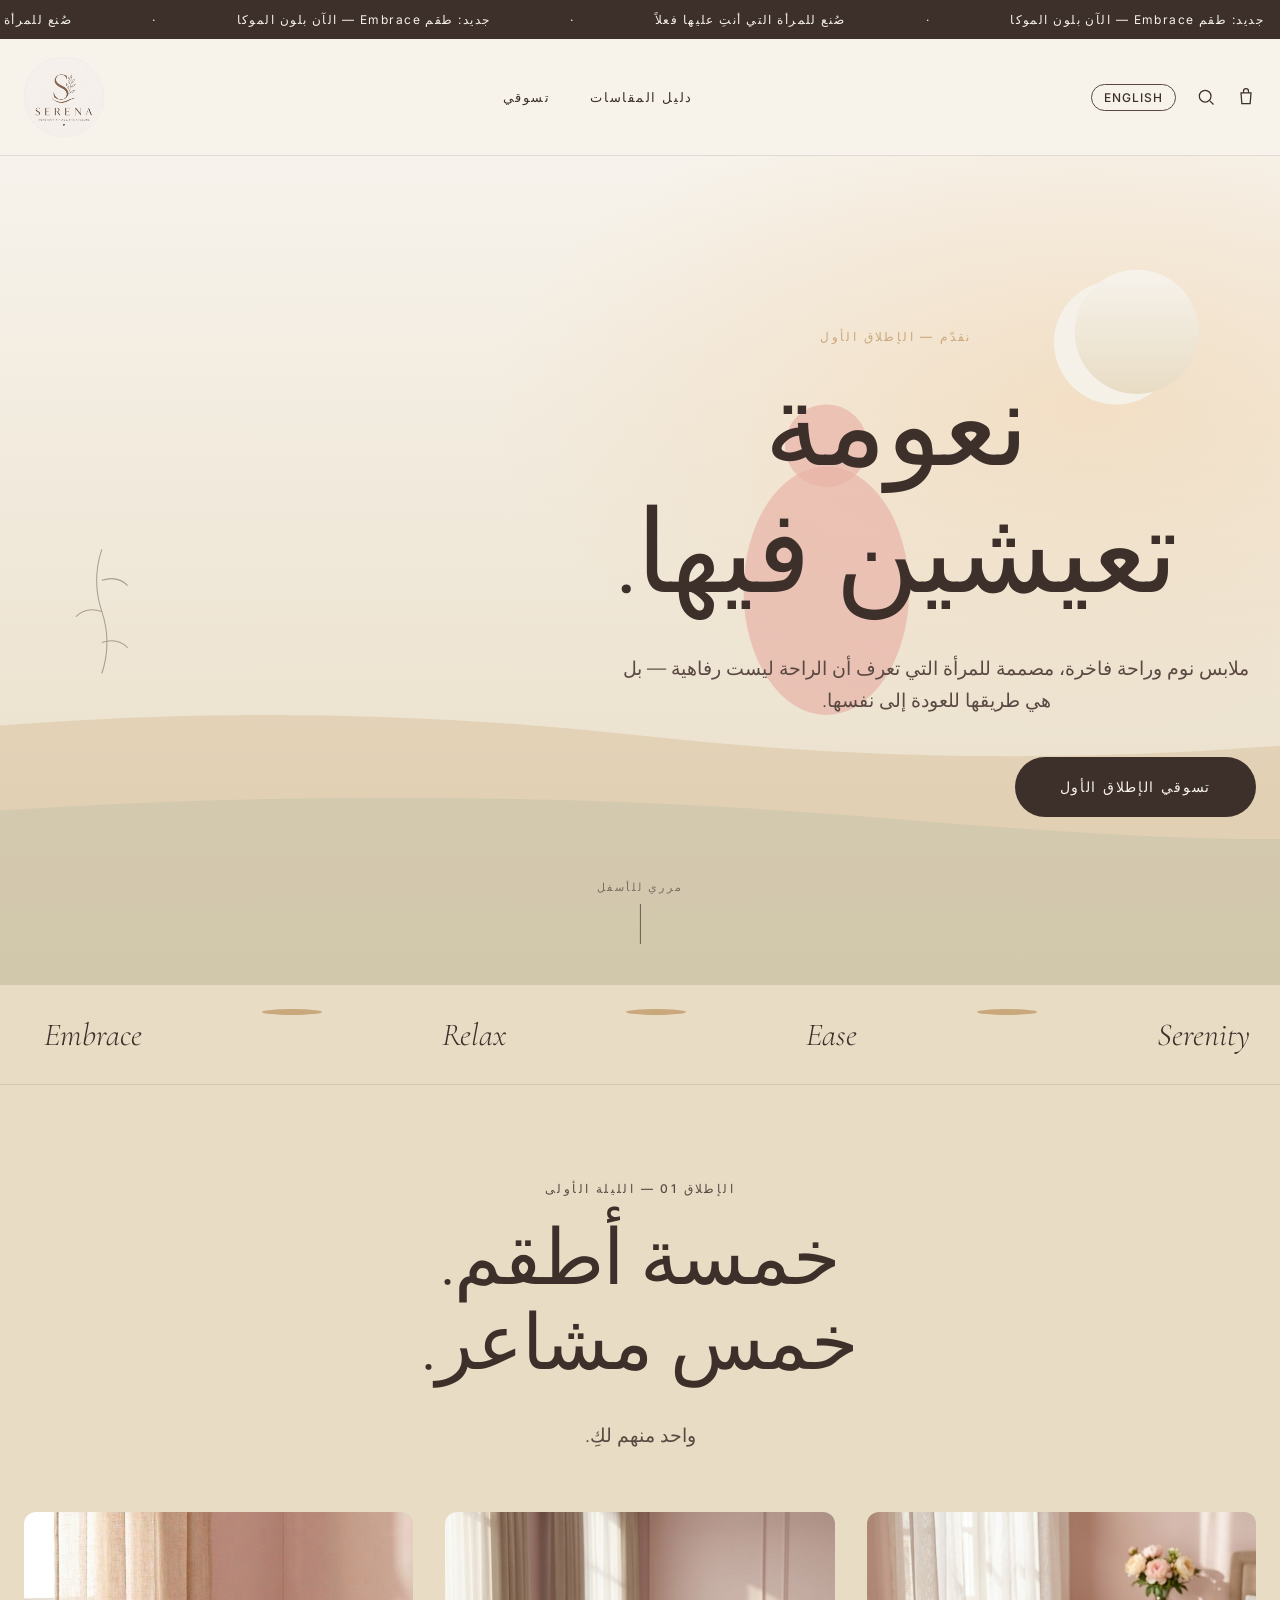
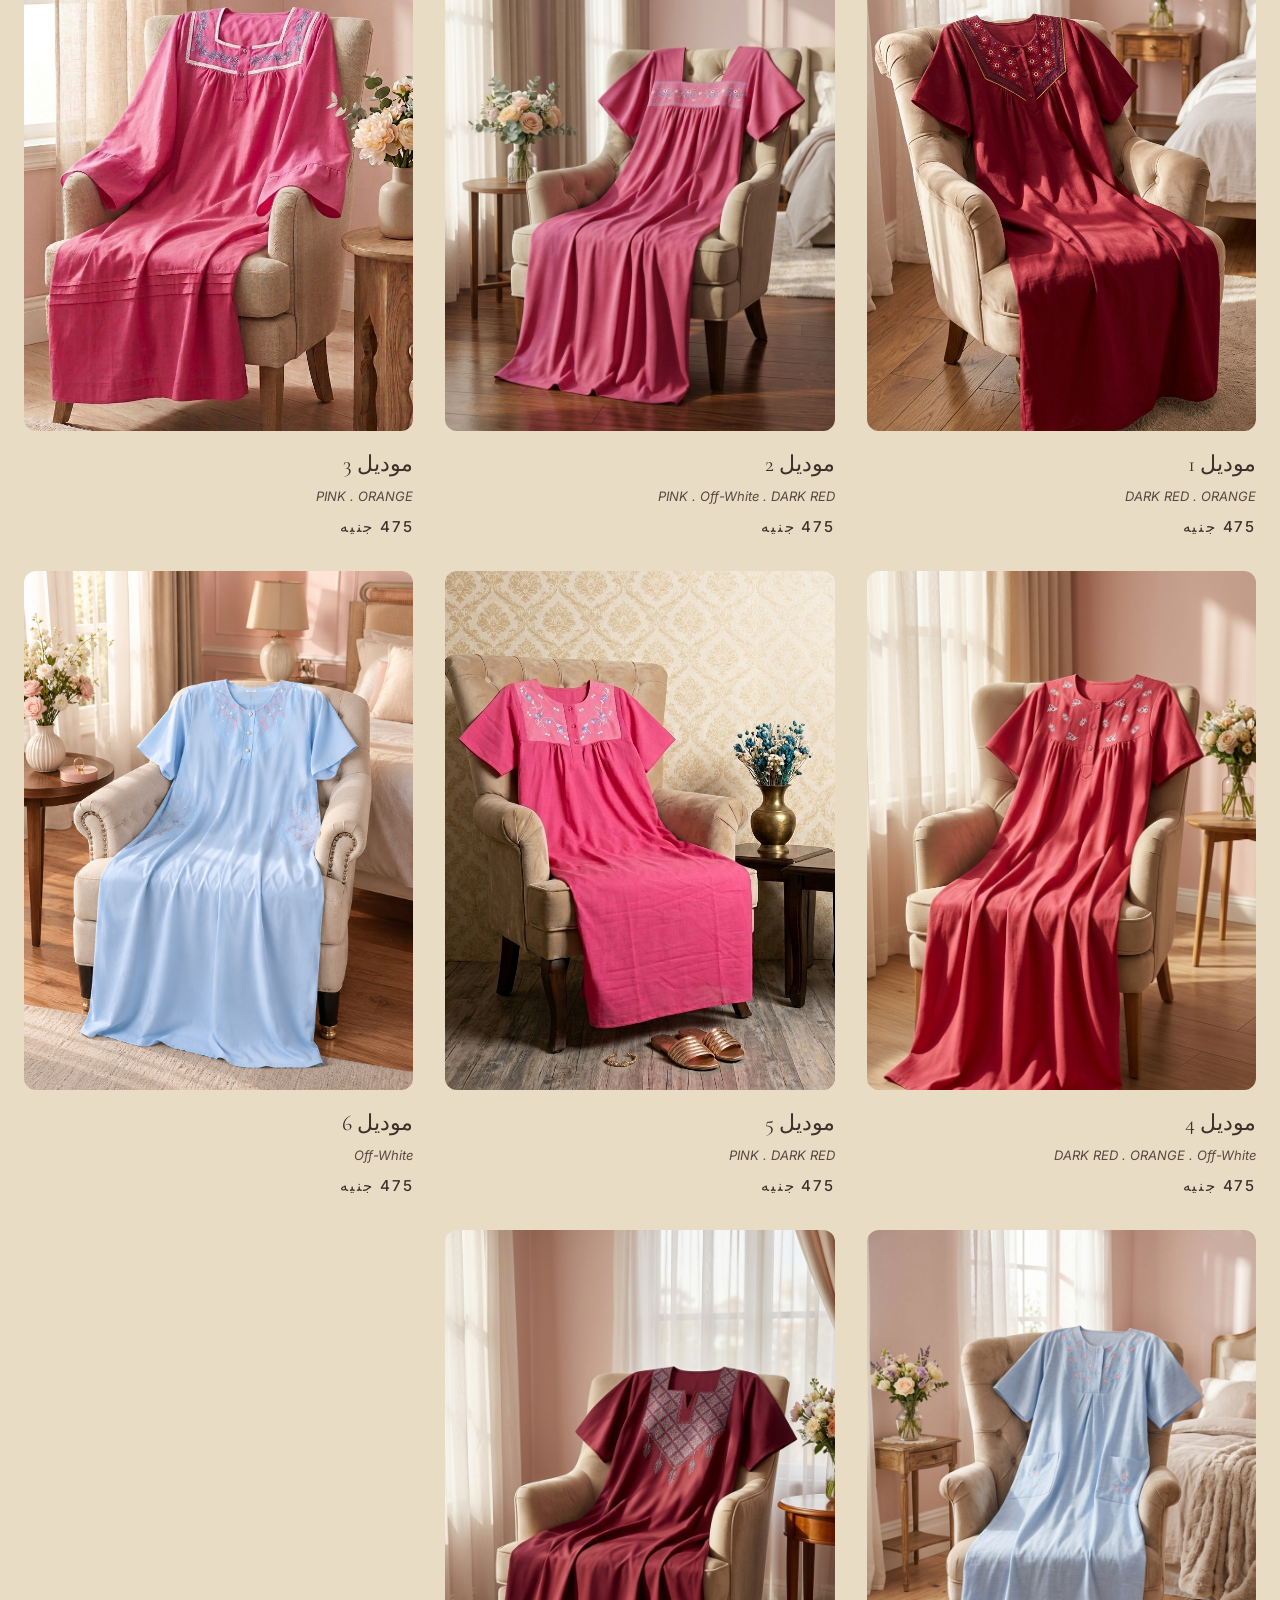
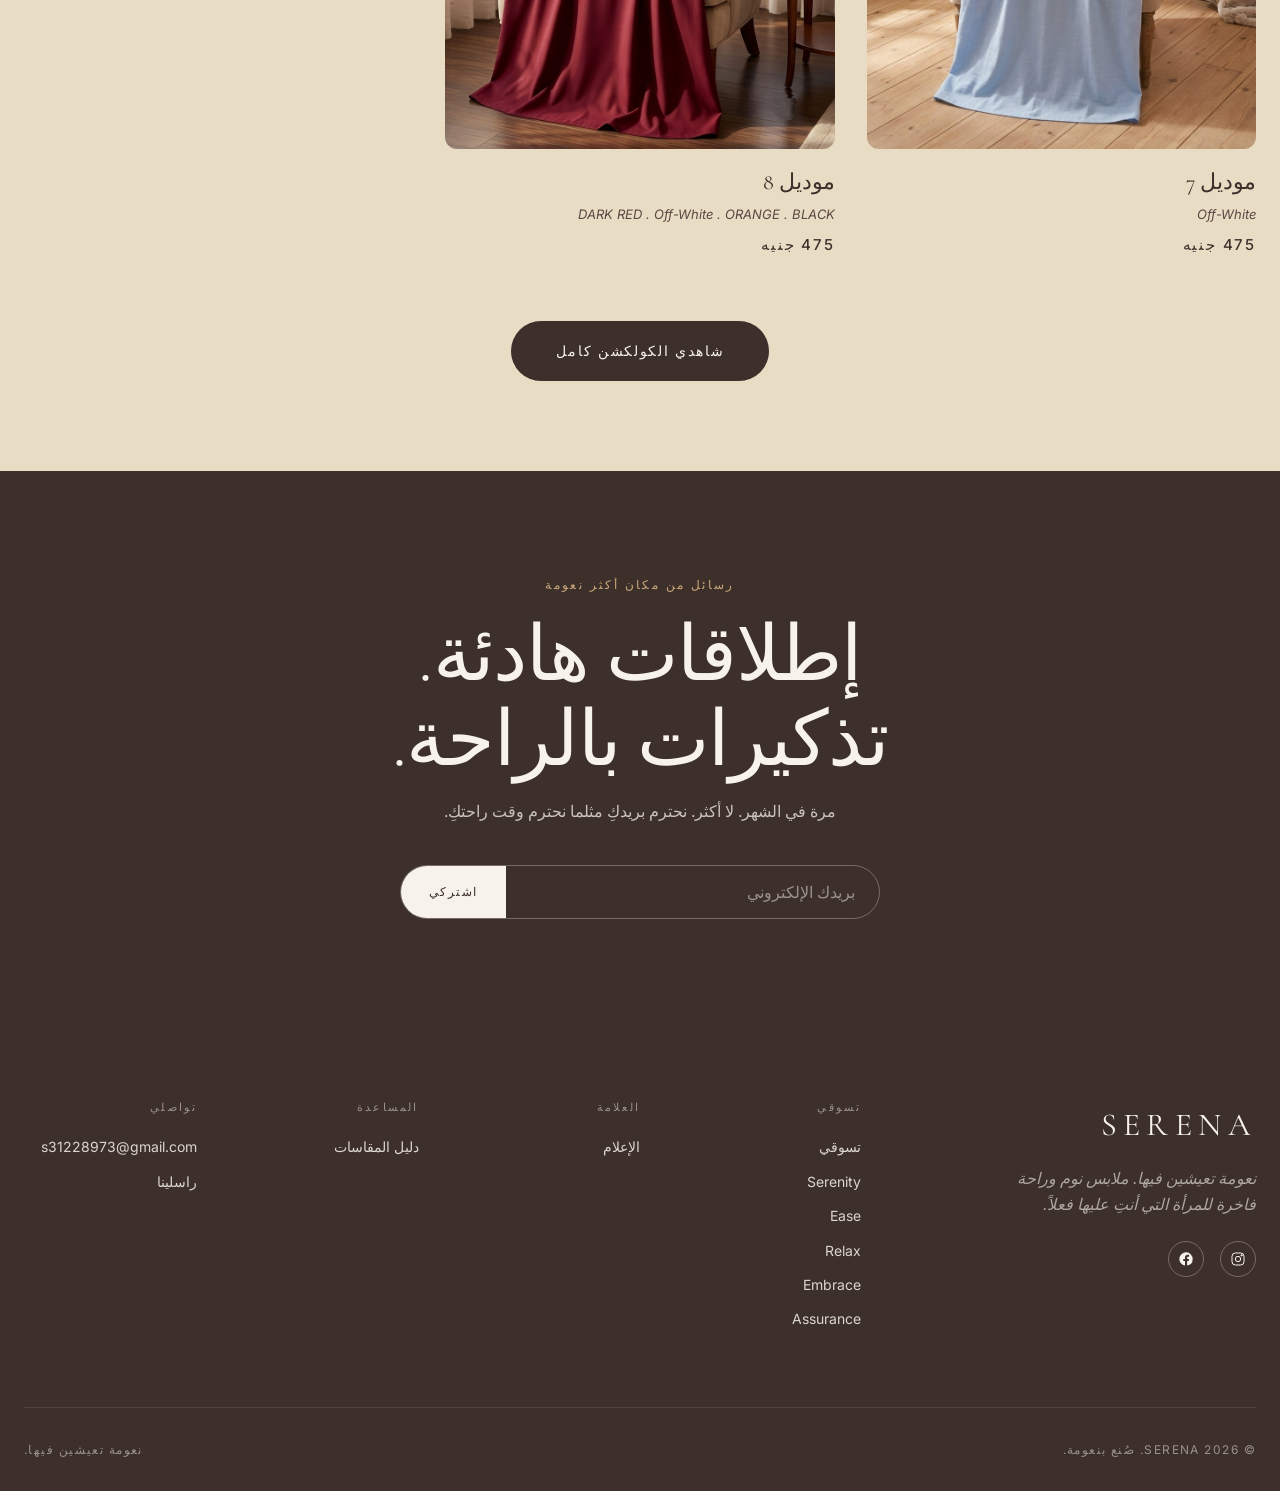
==== index.html @ 5193331a "Add files via upload" ====
<!DOCTYPE html>
<html lang="ar" dir="rtl">
<head>
  <meta charset="UTF-8">
  <meta name="viewport" content="width=device-width, initial-scale=1.0">
  <title>SERENA — Softness you can live in.</title>
  <meta name="description" content="Premium sleepwear & loungewear for women 17+.">
  <link rel="preconnect" href="https://fonts.googleapis.com">
  <link rel="preconnect" href="https://fonts.gstatic.com" crossorigin>
  <link href="https://fonts.googleapis.com/css2?family=Cormorant+Garamond:ital,wght@0,300;0,400;0,500;1,300;1,400&family=Inter:wght@300;400;500;600&display=swap" rel="stylesheet">
  <link rel="stylesheet" href="css/style.css">
  <link rel="icon" type="image/svg+xml" href="data:image/svg+xml,%3Csvg xmlns='http://www.w3.org/2000/svg' viewBox='0 0 100 100'%3E%3Ctext y='75' font-size='80' font-family='Cormorant Garamond,serif'%3ES%3C/text%3E%3C/svg%3E">
</head>
<body>

  <!-- ANNOUNCEMENT -->
  <div class="announce">
    <div class="announce__track">
      <span data-i18n="announce_1"></span><span>·</span>
      <span data-i18n="announce_2"></span><span>·</span>
      <span data-i18n="announce_1"></span><span>·</span>
      <span data-i18n="announce_2"></span><span>·</span>
    </div>
  </div>

  <!-- NAV -->
  <nav class="nav">
    <div class="nav__inner">
      <a href="index.html" class="nav__logo"><img src="logo.png" alt="SERENA"></a>
      <div class="nav__links">
        <a href="collections.html" data-i18n="nav_shop"></a>
        <a href="size-guide.html" data-i18n="nav_size_guide"></a>
      </div>
      <div class="nav__actions">
        <button id="lang-toggle-btn" onclick="toggleLang()"></button>
        <svg class="nav__icon" viewBox="0 0 24 24" fill="none" stroke="currentColor" stroke-width="1.5">
          <circle cx="11" cy="11" r="7"/><path d="m21 21-4.35-4.35"/>
        </svg>
        <a href="#" data-open-bag style="position:relative">
          <svg class="nav__icon" viewBox="0 0 24 24" fill="none" stroke="currentColor" stroke-width="1.5">
            <path d="M6 7h12l-1 13H7L6 7Z"/><path d="M9 7V5a3 3 0 0 1 6 0v2"/>
          </svg>
          <span id="bag-count" style="display:none;position:absolute;top:-6px;right:-10px;background:var(--cocoa);color:var(--linen);width:18px;height:18px;border-radius:50%;font-size:10px;align-items:center;justify-content:center;">0</span>
        </a>
      </div>
    </div>
  </nav>

  <!-- HERO -->
  <section class="hero">
    <div class="hero__bg">
      <svg viewBox="0 0 1440 800" preserveAspectRatio="xMidYMid slice">
        <defs>
          <linearGradient id="sky" x1="0" y1="0" x2="0" y2="1">
            <stop offset="0%" stop-color="#F7F3EC"/>
            <stop offset="100%" stop-color="#E8DCC4"/>
          </linearGradient>
          <radialGradient id="sun" cx="80%" cy="30%" r="40%">
            <stop offset="0%" stop-color="#F2D6B3" stop-opacity="0.6"/>
            <stop offset="100%" stop-color="#F2D6B3" stop-opacity="0"/>
          </radialGradient>
        </defs>
        <rect width="1440" height="800" fill="url(#sky)"/>
        <rect width="1440" height="800" fill="url(#sun)"/>
        <path d="M0,560 Q360,520 720,560 T1440,560 L1440,800 L0,800 Z" fill="#C9A87C" opacity="0.3"/>
        <path d="M0,640 Q480,600 960,640 T1440,640 L1440,800 L0,800 Z" fill="#A8B5A0" opacity="0.25"/>
        <circle cx="1180" cy="180" r="60" fill="#F7F3EC" opacity="0.9"/>
        <circle cx="1200" cy="170" r="60" fill="url(#sky)"/>
        <g transform="translate(900,420)">
          <ellipse cx="0" cy="0" rx="80" ry="120" fill="#E8B4A8" opacity="0.7"/>
          <circle cx="0" cy="-140" r="40" fill="#E8B4A8" opacity="0.7"/>
        </g>
        <g transform="translate(200,500)" opacity="0.4" stroke="#3D2F2A" stroke-width="1" fill="none">
          <path d="M0,0 Q10,-30 0,-60 Q-10,-90 0,-120"/>
          <path d="M0,-30 Q15,-35 25,-25"/>
          <path d="M0,-60 Q-15,-65 -25,-55"/>
          <path d="M0,-90 Q15,-95 25,-85"/>
        </g>
      </svg>
    </div>
    <div class="container">
      <div class="hero__content fade-up">
        <span class="eyebrow hero__eyebrow" data-i18n="hero_eyebrow"></span>
        <h1 class="display" data-i18n="hero_h1"></h1>
        <p class="lede mt-md" data-i18n="hero_p"></p>
        <div class="hero__actions">
          <a href="collections.html" class="btn btn--primary btn--lg" data-i18n="hero_cta1"></a>
      
        </div>
      </div>
    </div>
    <div class="hero__scroll">
      <span data-i18n="hero_scroll"></span>
      <div class="hero__scroll-line"></div>
    </div>
  </section>

  <!-- KEYWORDS MARQUEE -->
  <section class="keywords">
    <div class="keywords__track">
      <span>Serenity</span><span class="keywords__dot"></span>
      <span>Ease</span><span class="keywords__dot"></span>
      <span>Relax</span><span class="keywords__dot"></span>
      <span>Embrace</span><span class="keywords__dot"></span>
      <span>Assurance</span><span class="keywords__dot"></span>
      <span>Serenity</span><span class="keywords__dot"></span>
      <span>Ease</span><span class="keywords__dot"></span>
      <span>Relax</span><span class="keywords__dot"></span>
      <span>Embrace</span><span class="keywords__dot"></span>
      <span>Assurance</span><span class="keywords__dot"></span>
    </div>
  </section>

  <!-- COLLECTIONS PREVIEW -->
  <section class="section section--tight" style="background:var(--sand)">
    <div class="container">
      <div class="text-center fade-up">
        <span class="eyebrow" data-i18n="coll_eyebrow"></span>
        <h2 class="h1" data-i18n="coll_h2"></h2>
        <p class="lede mx-auto mt-md text-center" data-i18n="coll_subp"></p>
      </div>
      <div class="products">

        <a href="product.html?id=model1" class="product fade-up">
          <div class="product__media" style="background:#5B1A2E22;">
            <img src="images/model1-maroon-1.jpg" alt="model1-maroon-1.jpg" style="width:100%;height:100%;object-fit:cover" onerror="this.style.display='none'">
          </div>
          <div class="product__name">موديل 1</div>
          <div class="product__mood"> DARK RED . ORANGE </div>
          <div class="product__price">475 جنيه</div>
        </a>

        <a href="product.html?id=model2" class="product fade-up">
          <div class="product__media" style="background:#E8A0B022;">
            <img src="images/model2-pink-1.jpg" alt="موديل 2" style="width:100%;height:100%;object-fit:cover" onerror="this.style.display='none'">
          </div>
          <div class="product__name">موديل 2</div>
          <div class="product__mood"> PINK . Off-White . DARK RED </div>
          <div class="product__price">475 جنيه</div>
        </a>

        <a href="product.html?id=model3" class="product fade-up">
          <div class="product__media" style="background:#C75B2A22;">
            <img src="images/model3-pink-1.jpg" alt="موديل 3" style="width:100%;height:100%;object-fit:cover" onerror="this.style.display='none'">
          </div>
          <div class="product__name">موديل 3</div>
          <div class="product__mood"> PINK . ORANGE </div>
          <div class="product__price">475 جنيه</div>
        </a>

        <a href="product.html?id=model4" class="product fade-up">
          <div class="product__media" style="background:#E07B3A22;">
            <img src="images/model4-maroon-1.jpg" alt="موديل 4" style="width:100%;height:100%;object-fit:cover" onerror="this.style.display='none'">
          </div>
          <div class="product__name">موديل 4</div>
          <div class="product__mood"> DARK RED . ORANGE . Off-White </div>
          <div class="product__price">475 جنيه</div>
        </a>

        <a href="product.html?id=model5" class="product fade-up">
          <div class="product__media" style="background:#E8A0B022;">
            <img src="images/model5-pink-1.jpg" alt="موديل 5" style="width:100%;height:100%;object-fit:cover" onerror="this.style.display='none'">
          </div>
          <div class="product__name">موديل 5</div>
          <div class="product__mood"> PINK . DARK RED </div>
          <div class="product__price">475 جنيه</div>
        </a>

        <a href="product.html?id=model6" class="product fade-up">
          <div class="product__media" style="background:#F5ECD722;">
            <img src="images/model6-offwhite-1.jpg" alt="موديل 6" style="width:100%;height:100%;object-fit:cover" onerror="this.style.display='none'">
          </div>
          <div class="product__name">موديل 6</div>
          <div class="product__mood"> Off-White </div>
          <div class="product__price">475 جنيه</div>
        </a>

        <a href="product.html?id=model7" class="product fade-up">
          <div class="product__media" style="background:#F5ECD722;">
            <img src="images/model7-offwhite-1.jpg" alt="موديل 7" style="width:100%;height:100%;object-fit:cover" onerror="this.style.display='none'">
          </div>
          <div class="product__name">موديل 7</div>
          <div class="product__mood"> Off-White </div>
          <div class="product__price">475 جنيه</div>
        </a>

        <a href="product.html?id=model8" class="product fade-up">
          <div class="product__media" style="background:#1A1A1A22;">
            <img src="images/model8-maroon-1.jpg" alt="موديل 8" style="width:100%;height:100%;object-fit:cover" onerror="this.style.display='none'">
          </div>
          <div class="product__name">موديل 8</div>
          <div class="product__mood"> DARK RED . Off-White . ORANGE . BLACK </div>
          <div class="product__price">475 جنيه</div>
        </a>

      </div>
      <div class="text-center mt-lg fade-up">
        <a href="collections.html" class="btn btn--primary btn--lg" data-i18n="coll_cta"></a>
      </div>
    </div>
  </section>

  <!-- NEWSLETTER -->
  <section class="newsletter">
    <div class="container">
      <span class="eyebrow" style="color:var(--warm-beige)" data-i18n="news_eyebrow"></span>
      <h2 class="h1" data-i18n="news_h2"></h2>
      <p data-i18n="news_p"></p>
      <form class="newsletter__form">
        <input type="email" class="newsletter__input" data-i18n-ph="news_ph" required>
        <button type="submit" class="newsletter__submit" data-i18n="news_btn"></button>
      </form>
    </div>
  </section>

  <!-- FOOTER -->
  <footer class="footer">
    <div class="container">
      <div class="footer__grid">
        <div class="footer__brand">
          <div class="footer__brand-name">SERENA</div>
          <p class="footer__tagline" data-i18n="footer_tagline"></p>
          <div class="footer__social">
            <a href="https://www.instagram.com/serena.official1" aria-label="Instagram" target="_blank">
              <svg width="16" height="16" viewBox="0 0 24 24" fill="none" stroke="currentColor" stroke-width="1.5">
                <rect x="3" y="3" width="18" height="18" rx="5"/>
                <circle cx="12" cy="12" r="4"/>
                <circle cx="17.5" cy="6.5" r="1" fill="currentColor"/>
              </svg>
            </a>
            <a href="https://www.facebook.com/serena.official1" aria-label="Facebook" target="_blank">
              <svg width="16" height="16" viewBox="0 0 24 24" fill="currentColor">
                <path d="M22 12a10 10 0 1 0-11.5 9.9v-7H7.9V12h2.6V9.8c0-2.6 1.5-4 3.9-4 1.1 0 2.3.2 2.3.2v2.5h-1.3c-1.3 0-1.7.8-1.7 1.6V12h2.9l-.5 2.9h-2.4v7A10 10 0 0 0 22 12Z"/>
              </svg>
            </a>
          </div>
        </div>
        <div class="footer__col">
          <h4 data-i18n="footer_shop"></h4>
          <ul>
            <li><a href="collections.html" data-i18n="footer_shop"></a></li>
            <li><a href="collections.html">Serenity</a></li>
            <li><a href="collections.html">Ease</a></li>
            <li><a href="collections.html">Relax</a></li>
            <li><a href="collections.html">Embrace</a></li>
            <li><a href="collections.html">Assurance</a></li>
          </ul>
        </div>
        <div class="footer__col">
          <h4 data-i18n="footer_brand"></h4>
          <ul>
           
            <li><a href="#" data-i18n="footer_press"></a></li>
          </ul>
        </div>
        <div class="footer__col">
          <h4 data-i18n="footer_help"></h4>
          <ul>
          
            <li><a href="size-guide.html" data-i18n="footer_size"></a></li>
            
          </ul>
        </div>
        <div class="footer__col">
          <h4 data-i18n="footer_contact"></h4>
          <ul>
            <li><a href="mailto:s31228973@gmail.com">s31228973@gmail.com</a></li>
            <li><a href="#" data-i18n="footer_dm"></a></li>
          </ul>
        </div>
      </div>
      <div class="footer__bottom">
        <div data-i18n="footer_copy"></div>
        <div data-i18n="footer_sub"></div>
      </div>
    </div>
  </footer>

  <!-- BAG DRAWER -->
  <div class="drawer__overlay" id="drawer-overlay"></div>
  <aside class="drawer" id="drawer">
    <div class="drawer__head">
      <h3 data-i18n="bag_title"></h3>
      <button class="drawer__close" id="drawer-close">✕</button>
    </div>
    <div class="drawer__body" id="drawer-body"></div>
    <div class="drawer__foot" id="drawer-foot">
      <div class="drawer__total"><span data-i18n="bag_subtotal"></span><span id="drawer-total">$0</span></div>
      <a href="#" class="btn btn--primary" data-i18n="bag_checkout"></a>
    </div>
  </aside>

  <div class="toast" id="toast"></div>

  <script src="js/lang.js"></script>
  <script src="js/main.js"></script>
</body>
</html>
---- css/style.css ----
/* =============================================
   SERENA — Brand Stylesheet
   Premium sleepwear & loungewear for women.
   ============================================= */

/* ---------- TOKENS ---------- */
:root {
  --cocoa: #3D2F2A;
  --cocoa-soft: #5A4842;
  --sand: #E8DCC4;
  --linen: #F7F3EC;
  --warm-beige: #C9A87C;
  --accent-gold: #D4A574;
  --white: #FFFFFF;
  --border: rgba(61, 47, 42, 0.12);
  --shadow-sm: 0 2px 8px rgba(61, 47, 42, 0.04);
  --shadow-md: 0 8px 24px rgba(61, 47, 42, 0.08);
  --shadow-lg: 0 20px 60px rgba(61, 47, 42, 0.12);

  --font-display: 'Cormorant Garamond', 'Times New Roman', serif;
  --font-body: 'Inter', -apple-system, BlinkMacSystemFont, sans-serif;

  --tracking-wide: 0.12em;
  --tracking-wider: 0.2em;

  --radius-sm: 4px;
  --radius-md: 12px;
  --radius-pill: 999px;

  --t-fast: 200ms ease;
  --t-base: 400ms ease;
  --t-slow: 700ms ease;
}

/* ---------- RESET ---------- */
*, *::before, *::after { box-sizing: border-box; margin: 0; padding: 0; }
html { scroll-behavior: smooth; }
body {
  font-family: var(--font-body);
  font-weight: 400;
  font-size: 16px;
  line-height: 1.6;
  color: var(--cocoa);
  background: var(--linen);
  -webkit-font-smoothing: antialiased;
  -moz-osx-font-smoothing: grayscale;
}
img, svg { max-width: 100%; display: block; }
a { color: inherit; text-decoration: none; }
button { font-family: inherit; cursor: pointer; border: none; background: none; }
input, select, textarea { font-family: inherit; font-size: inherit; }
ul, ol { list-style: none; }

/* ---------- TYPOGRAPHY ---------- */
.display, .h1, .h2, .h3 {
  font-family: var(--font-display);
  font-weight: 300;
  line-height: 1.1;
  letter-spacing: -0.01em;
}
.display { font-size: clamp(56px, 9vw, 120px); font-weight: 300; }
.h1 { font-size: clamp(40px, 6vw, 80px); }
.h2 { font-size: clamp(32px, 4.5vw, 56px); }
.h3 { font-size: clamp(24px, 3vw, 36px); }

.eyebrow {
  font-family: var(--font-body);
  font-size: 12px;
  font-weight: 500;
  text-transform: uppercase;
  letter-spacing: var(--tracking-wider);
  color: var(--cocoa-soft);
  display: inline-block;
  margin-bottom: 20px;
}

.lede {
  font-size: clamp(17px, 1.5vw, 20px);
  line-height: 1.7;
  color: var(--cocoa-soft);
  font-weight: 300;
  max-width: 640px;
}

.serif-italic { font-style: italic; font-weight: 400; }

/* ---------- LAYOUT ---------- */
.container {
  width: 100%;
  max-width: 1280px;
  margin: 0 auto;
  padding: 0 24px;
}
.container--narrow { max-width: 880px; }
.section { padding: clamp(64px, 10vw, 140px) 0; }
.section--tight { padding: clamp(48px, 7vw, 96px) 0; }
.text-center { text-align: center; }
.mx-auto { margin-left: auto; margin-right: auto; }

/* ---------- ANNOUNCEMENT BAR ---------- */
.announce {
  background: var(--cocoa);
  color: var(--linen);
  font-size: 12px;
  letter-spacing: var(--tracking-wide);
  text-align: center;
  padding: 10px 16px;
  overflow: hidden;
  position: relative;
}
.announce__track {
  display: flex;
  gap: 80px;
  animation: scrollAnnounce 30s linear infinite;
  white-space: nowrap;
}
.announce__track span { display: inline-block; }
@keyframes scrollAnnounce {
  from { transform: translateX(0); }
  to { transform: translateX(-50%); }
}

/* ---------- NAV ---------- */
.nav {
  position: sticky;
  top: 0;
  z-index: 50;
  background: rgba(247, 243, 236, 0.85);
  backdrop-filter: blur(12px);
  -webkit-backdrop-filter: blur(12px);
  border-bottom: 1px solid var(--border);
}
.nav__inner {
  display: flex;
  align-items: center;
  justify-content: space-between;
  padding: 18px 24px;
  max-width: 1440px;
  margin: 0 auto;
}
.nav__logo {
  display: flex;
  align-items: center;
}

.nav__logo img {
  height: 80px;
  width: auto;
}
.nav__links {
  display: flex;
  gap: 40px;
  font-size: 13px;
  letter-spacing: var(--tracking-wide);
  text-transform: uppercase;
}
.nav__links a { position: relative; padding: 4px 0; }
.nav__links a::after {
  content: '';
  position: absolute;
  bottom: -2px;
  left: 0;
  width: 0;
  height: 1px;
  background: var(--cocoa);
  transition: width var(--t-base);
}
.nav__links a:hover::after { width: 100%; }
.nav__actions {
  display: flex;
  gap: 20px;
  align-items: center;
}
.nav__icon {
  width: 20px;
  height: 20px;
  cursor: pointer;
  transition: opacity var(--t-fast);
}
.nav__icon:hover { opacity: 0.6; }
.nav__mobile-toggle { display: none; }

@media (max-width: 768px) {
  .nav__links { display: none; }
  .nav__mobile-toggle {
    display: flex;
    flex-direction: column;
    gap: 4px;
  }
  .nav__mobile-toggle span {
    width: 20px;
    height: 1.5px;
    background: var(--cocoa);
    transition: transform var(--t-base);
  }
}

/* ---------- BUTTONS ---------- */
.btn {
  display: inline-flex;
  align-items: center;
  justify-content: center;
  gap: 8px;
  padding: 14px 32px;
  font-family: var(--font-body);
  font-size: 13px;
  font-weight: 500;
  letter-spacing: var(--tracking-wide);
  text-transform: uppercase;
  border-radius: var(--radius-pill);
  cursor: pointer;
  transition: all var(--t-base);
  border: 1px solid transparent;
}
.btn--primary {
  background: var(--cocoa);
  color: var(--linen);
}
.btn--primary:hover {
  background: var(--cocoa-soft);
  transform: translateY(-1px);
  box-shadow: var(--shadow-md);
}
.btn--ghost {
  background: transparent;
  color: var(--cocoa);
  border-color: var(--cocoa);
}
.btn--ghost:hover {
  background: var(--cocoa);
  color: var(--linen);
}
.btn--link {
  padding: 6px 0;
  background: transparent;
  color: var(--cocoa);
  border: none;
  border-bottom: 1px solid var(--cocoa);
  border-radius: 0;
  text-transform: uppercase;
}
.btn--lg { padding: 18px 44px; font-size: 14px; }

/* ---------- HERO ---------- */
.hero {
  position: relative;
  min-height: 92vh;
  display: flex;
  align-items: center;
  overflow: hidden;
  background: var(--linen);
}
.hero__bg {
  position: absolute;
  inset: 0;
  z-index: 0;
}
.hero__bg svg { width: 100%; height: 100%; }
.hero__content {
  position: relative;
  z-index: 2;
  max-width: 720px;
  padding: 80px 0;
}
.hero__eyebrow { color: var(--warm-beige); }
.hero__actions {
  display: flex;
  gap: 16px;
  margin-top: 40px;
  flex-wrap: wrap;
}
.hero__scroll {
  position: absolute;
  bottom: 40px;
  left: 50%;
  transform: translateX(-50%);
  font-size: 11px;
  letter-spacing: var(--tracking-wider);
  text-transform: uppercase;
  color: var(--cocoa-soft);
  z-index: 2;
  display: flex;
  flex-direction: column;
  align-items: center;
  gap: 8px;
  opacity: 0.7;
}
.hero__scroll-line {
  width: 1px;
  height: 40px;
  background: var(--cocoa);
  animation: scrollLine 2s ease-in-out infinite;
  transform-origin: top;
}
@keyframes scrollLine {
  0%, 100% { transform: scaleY(0.4); }
  50% { transform: scaleY(1); }
}

/* ---------- MARQUEE / KEYWORDS ---------- */
.keywords {
  background: var(--sand);
  padding: 24px 0;
  overflow: hidden;
  border-top: 1px solid var(--border);
  border-bottom: 1px solid var(--border);
}
.keywords__track {
  display: flex;
  gap: 60px;
  animation: scrollKeywords 40s linear infinite;
  white-space: nowrap;
  font-family: var(--font-display);
  font-size: 32px;
  font-style: italic;
  color: var(--cocoa);
  font-weight: 300;
}
.keywords__track span { display: inline-block; padding: 0 30px; }
.keywords__dot {
  display: inline-block;
  width: 6px;
  height: 6px;
  border-radius: 50%;
  background: var(--warm-beige);
  vertical-align: middle;
  margin: 0 30px;
}
@keyframes scrollKeywords {
  from { transform: translateX(0); }
  to { transform: translateX(-50%); }
}

/* ---------- PROMISES / FIVE WORDS ---------- */
.promises {
  background: var(--linen);
}
.promises__grid {
  display: grid;
  grid-template-columns: repeat(5, 1fr);
  gap: 24px;
  margin-top: 80px;
}
.promise {
  text-align: center;
  padding: 32px 16px;
  position: relative;
}
.promise__num {
  font-family: var(--font-display);
  font-size: 14px;
  letter-spacing: var(--tracking-wider);
  color: var(--warm-beige);
  margin-bottom: 16px;
}
.promise__word {
  font-family: var(--font-display);
  font-size: 28px;
  font-weight: 400;
  margin-bottom: 12px;
  font-style: italic;
}
.promise__desc {
  font-size: 13px;
  color: var(--cocoa-soft);
  line-height: 1.6;
}
@media (max-width: 768px) {
  .promises__grid { grid-template-columns: repeat(2, 1fr); gap: 16px; }
  .promise__word { font-size: 22px; }
}

/* ---------- COLLECTIONS / PRODUCTS ---------- */
.products {
  display: grid;
  grid-template-columns: repeat(3, 1fr);
  gap: 32px;
  margin-top: 60px;
}
.products--four { grid-template-columns: repeat(4, 1fr); }
@media (max-width: 900px) {
  .products { grid-template-columns: repeat(2, 1fr); gap: 20px; }
}
@media (max-width: 540px) {
  .products, .products--four { grid-template-columns: 1fr; }
}
.product {
  position: relative;
  cursor: pointer;
  transition: transform var(--t-base);
}
.product:hover { transform: translateY(-4px); }
.product__media {
  aspect-ratio: 3/4;
  background: var(--sand);
  border-radius: var(--radius-md);
  overflow: hidden;
  position: relative;
  margin-bottom: 16px;
}
.product__media svg { width: 100%; height: 100%; transition: transform var(--t-slow); }
.product:hover .product__media svg { transform: scale(1.04); }
.product__tag {
  position: absolute;
  top: 12px;
  left: 12px;
  background: var(--cocoa);
  color: var(--linen);
  font-size: 10px;
  letter-spacing: var(--tracking-wide);
  text-transform: uppercase;
  padding: 6px 10px;
  border-radius: var(--radius-pill);
  z-index: 2;
}
.product__name {
  font-family: var(--font-display);
  font-size: 22px;
  font-weight: 400;
  margin-bottom: 4px;
}
.product__mood {
  font-size: 13px;
  color: var(--cocoa-soft);
  font-style: italic;
  margin-bottom: 8px;
}
.product__price {
  font-size: 15px;
  letter-spacing: var(--tracking-wide);
  font-weight: 500;
}
.product__quick {
  position: absolute;
  bottom: 80px;
  left: 12px;
  right: 12px;
  opacity: 0;
  transform: translateY(8px);
  transition: all var(--t-base);
  z-index: 2;
}
.product:hover .product__quick { opacity: 1; transform: translateY(0); }

/* ---------- STORY TEASER (split) ---------- */
.split {
  display: grid;
  grid-template-columns: 1fr 1fr;
  gap: 80px;
  align-items: center;
}
@media (max-width: 900px) { .split { grid-template-columns: 1fr; gap: 40px; } }
.split__media {
  aspect-ratio: 4/5;
  background: var(--sand);
  border-radius: var(--radius-md);
  overflow: hidden;
  position: relative;
}
.split__media svg { width: 100%; height: 100%; }
.split__copy h2 { margin-bottom: 24px; }
.split__copy .lede { margin-bottom: 32px; }

/* ---------- PROMISE STRIP ---------- */
.pstrip {
  background: var(--sand);
  padding: 64px 0;
}
.pstrip__grid {
  display: grid;
  grid-template-columns: repeat(4, 1fr);
  gap: 32px;
}
@media (max-width: 768px) { .pstrip__grid { grid-template-columns: repeat(2, 1fr); gap: 24px; } }
.pstrip__item { text-align: center; }
.pstrip__icon {
  width: 40px;
  height: 40px;
  margin: 0 auto 16px;
  color: var(--cocoa);
}
.pstrip__title {
  font-family: var(--font-display);
  font-size: 18px;
  margin-bottom: 6px;
}
.pstrip__sub { font-size: 13px; color: var(--cocoa-soft); }

/* ---------- NEWSLETTER ---------- */
.newsletter {
  background: var(--cocoa);
  color: var(--linen);
  padding: 100px 0;
  text-align: center;
}
.newsletter h2 { color: var(--linen); margin-bottom: 16px; }
.newsletter p { color: rgba(247, 243, 236, 0.75); margin-bottom: 40px; max-width: 500px; margin-left: auto; margin-right: auto; }
.newsletter__form {
  display: flex;
  gap: 0;
  max-width: 480px;
  margin: 0 auto;
  border: 1px solid rgba(247, 243, 236, 0.3);
  border-radius: var(--radius-pill);
  overflow: hidden;
}
.newsletter__input {
  flex: 1;
  background: transparent;
  border: none;
  color: var(--linen);
  padding: 16px 24px;
  outline: none;
}
.newsletter__input::placeholder { color: rgba(247, 243, 236, 0.5); }
.newsletter__submit {
  background: var(--linen);
  color: var(--cocoa);
  padding: 16px 28px;
  font-size: 12px;
  letter-spacing: var(--tracking-wide);
  text-transform: uppercase;
  font-weight: 500;
  transition: background var(--t-base);
}
.newsletter__submit:hover { background: var(--sand); }

/* ---------- FOOTER ---------- */
.footer {
  background: var(--cocoa);
  color: var(--linen);
  padding: 80px 0 32px;
}
.footer__grid {
  display: grid;
  grid-template-columns: 2fr 1fr 1fr 1fr 1fr;
  gap: 48px;
  margin-bottom: 64px;
}
@media (max-width: 768px) {
  .footer__grid { grid-template-columns: 1fr 1fr; gap: 32px; }
}
.footer__brand-name {
  font-family: var(--font-display);
  font-size: 32px;
  font-weight: 400;
  letter-spacing: var(--tracking-wider);
  margin-bottom: 16px;
}
.footer__tagline {
  font-style: italic;
  color: rgba(247, 243, 236, 0.6);
  margin-bottom: 24px;
  max-width: 280px;
}
.footer__social { display: flex; gap: 16px; }
.footer__social a {
  width: 36px;
  height: 36px;
  border-radius: 50%;
  border: 1px solid rgba(247, 243, 236, 0.3);
  display: flex;
  align-items: center;
  justify-content: center;
  transition: all var(--t-base);
}
.footer__social a:hover { background: var(--linen); color: var(--cocoa); border-color: var(--linen); }
.footer__col h4 {
  font-size: 11px;
  letter-spacing: var(--tracking-wider);
  text-transform: uppercase;
  margin-bottom: 20px;
  font-weight: 500;
  color: rgba(247, 243, 236, 0.5);
}
.footer__col ul li { margin-bottom: 12px; font-size: 14px; }
.footer__col ul li a { color: rgba(247, 243, 236, 0.85); transition: color var(--t-fast); }
.footer__col ul li a:hover { color: var(--linen); }
.footer__bottom {
  border-top: 1px solid rgba(247, 243, 236, 0.1);
  padding-top: 32px;
  display: flex;
  justify-content: space-between;
  align-items: center;
  flex-wrap: wrap;
  gap: 16px;
  font-size: 12px;
  color: rgba(247, 243, 236, 0.5);
  letter-spacing: var(--tracking-wide);
}

/* ---------- PRODUCT DETAIL ---------- */
.pd {
  display: grid;
  grid-template-columns: 1.2fr 1fr;
  gap: 80px;
  padding: 60px 0;
}
@media (max-width: 900px) { .pd { grid-template-columns: 1fr; gap: 40px; } }
.pd__gallery {
  display: grid;
  grid-template-columns: 1fr;
  gap: 16px;
}
.pd__main-img {
  aspect-ratio: 4/5;
  background: var(--sand);
  border-radius: var(--radius-md);
  overflow: hidden;
}
.pd__main-img svg { width: 100%; height: 100%; }
.pd__thumbs {
  display: grid;
  grid-template-columns: repeat(4, 1fr);
  gap: 12px;
}
.pd__thumb {
  aspect-ratio: 1;
  background: var(--sand);
  border-radius: var(--radius-sm);
  overflow: hidden;
  cursor: pointer;
  border: 2px solid transparent;
  transition: border var(--t-fast);
}
.pd__thumb--active { border-color: var(--cocoa); }
.pd__thumb svg { width: 100%; height: 100%; }
.pd__info { padding-top: 20px; }
.pd__breadcrumbs {
  font-size: 12px;
  letter-spacing: var(--tracking-wide);
  text-transform: uppercase;
  color: var(--cocoa-soft);
  margin-bottom: 24px;
}
.pd__breadcrumbs a:hover { color: var(--cocoa); }
.pd__title {
  font-family: var(--font-display);
  font-size: clamp(36px, 4vw, 56px);
  font-weight: 400;
  margin-bottom: 8px;
}
.pd__price { font-size: 22px; margin-bottom: 24px; font-weight: 500; }
.pd__mood {
  font-style: italic;
  color: var(--cocoa-soft);
  font-size: 17px;
  margin-bottom: 32px;
  padding-bottom: 32px;
  border-bottom: 1px solid var(--border);
}
.pd__desc { line-height: 1.8; color: var(--cocoa-soft); margin-bottom: 32px; }
.pd__details {
  margin: 32px 0;
  padding: 24px 0;
  border-top: 1px solid var(--border);
  border-bottom: 1px solid var(--border);
}
.pd__details h4 {
  font-size: 12px;
  letter-spacing: var(--tracking-wider);
  text-transform: uppercase;
  margin-bottom: 16px;
  font-weight: 500;
}
.pd__details ul li {
  font-size: 14px;
  padding: 8px 0;
  display: flex;
  gap: 12px;
  color: var(--cocoa-soft);
}
.pd__details ul li::before {
  content: '·';
  color: var(--warm-beige);
  font-weight: 700;
}
.pd__options { margin: 32px 0; }
.pd__option-label {
  font-size: 12px;
  letter-spacing: var(--tracking-wider);
  text-transform: uppercase;
  margin-bottom: 12px;
}
.pd__sizes { display: flex; gap: 8px; flex-wrap: wrap; }
.pd__size {
  width: 48px;
  height: 48px;
  border-radius: 50%;
  border: 1px solid var(--border);
  background: transparent;
  font-size: 13px;
  transition: all var(--t-fast);
}
.pd__size:hover { border-color: var(--cocoa); }
.pd__size--active {
  background: var(--cocoa);
  color: var(--linen);
  border-color: var(--cocoa);
}
.pd__cta {
  width: 100%;
  margin-bottom: 12px;
}
.pd__wishlist {
  width: 100%;
  background: transparent;
  border: 1px solid var(--border);
  padding: 16px;
  border-radius: var(--radius-pill);
  font-size: 13px;
  letter-spacing: var(--tracking-wide);
  text-transform: uppercase;
  display: flex;
  align-items: center;
  justify-content: center;
  gap: 8px;
  transition: all var(--t-fast);
}
.pd__wishlist:hover { border-color: var(--cocoa); }

/* ---------- ABOUT PAGE ---------- */
.about-hero {
  padding: 120px 0 80px;
  text-align: center;
}
.about-hero .display { margin: 0 auto 24px; max-width: 900px; }
.about-hero .lede { margin: 0 auto; text-align: center; }
.about-section { padding: 80px 0; }
.about-section .split__copy { padding: 0 20px; }
.about-story {
  font-family: var(--font-display);
  font-size: clamp(20px, 2vw, 26px);
  line-height: 1.7;
  font-style: italic;
  font-weight: 300;
  color: var(--cocoa);
  max-width: 760px;
  margin: 0 auto;
  text-align: center;
}
.about-story p { margin-bottom: 24px; }

.values {
  display: grid;
  grid-template-columns: repeat(5, 1fr);
  gap: 24px;
  margin-top: 60px;
}
@media (max-width: 768px) { .values { grid-template-columns: 1fr; } }
.value {
  text-align: center;
  padding: 32px 16px;
}
.value__num {
  font-family: var(--font-display);
  font-size: 32px;
  color: var(--warm-beige);
  margin-bottom: 16px;
}
.value__title {
  font-family: var(--font-display);
  font-size: 22px;
  font-weight: 400;
  margin-bottom: 8px;
  font-style: italic;
}

/* ---------- COLLECTION HEADER ---------- */
.coll-header {
  text-align: center;
  padding: 100px 0 60px;
}
.coll-header .display { margin-bottom: 16px; }
.coll-header .lede { margin: 0 auto; }

.filters {
  display: flex;
  justify-content: center;
  gap: 24px;
  margin: 0 0 60px;
  flex-wrap: wrap;
}
.filter-btn {
  font-size: 12px;
  letter-spacing: var(--tracking-wide);
  text-transform: uppercase;
  color: var(--cocoa-soft);
  padding: 8px 16px;
  border-radius: var(--radius-pill);
  transition: all var(--t-fast);
}
.filter-btn--active, .filter-btn:hover {
  background: var(--cocoa);
  color: var(--linen);
}

/* ---------- BAG DRAWER ---------- */
.drawer {
  position: fixed;
  top: 0;
  right: -100%;
  width: 100%;
  max-width: 480px;
  height: 100vh;
  background: var(--linen);
  z-index: 100;
  transition: right var(--t-slow);
  display: flex;
  flex-direction: column;
  box-shadow: var(--shadow-lg);
}
.drawer--open { right: 0; }
.drawer__overlay {
  position: fixed;
  inset: 0;
  background: rgba(61, 47, 42, 0.4);
  z-index: 99;
  opacity: 0;
  pointer-events: none;
  transition: opacity var(--t-base);
}
.drawer__overlay--show { opacity: 1; pointer-events: auto; }
.drawer__head {
  padding: 24px;
  display: flex;
  justify-content: space-between;
  align-items: center;
  border-bottom: 1px solid var(--border);
}
.drawer__head h3 { font-family: var(--font-display); font-size: 24px; }
.drawer__close {
  width: 32px;
  height: 32px;
  display: flex;
  align-items: center;
  justify-content: center;
  font-size: 20px;
  color: var(--cocoa-soft);
}
.drawer__body {
  flex: 1;
  overflow-y: auto;
  padding: 24px;
}
.drawer__item {
  display: grid;
  grid-template-columns: 80px 1fr auto;
  gap: 16px;
  padding: 16px 0;
  border-bottom: 1px solid var(--border);
  align-items: center;
}
.drawer__item-img {
  width: 80px;
  height: 100px;
  background: var(--sand);
  border-radius: var(--radius-sm);
  overflow: hidden;
}
.drawer__item-img svg { width: 100%; height: 100%; }
.drawer__item-name { font-family: var(--font-display); font-size: 18px; }
.drawer__item-meta { font-size: 13px; color: var(--cocoa-soft); margin-top: 4px; }
.drawer__item-remove {
  font-size: 11px;
  color: var(--cocoa-soft);
  text-decoration: underline;
  margin-top: 8px;
}
.drawer__item-price { font-weight: 500; }
.drawer__empty {
  text-align: center;
  padding: 80px 24px;
  color: var(--cocoa-soft);
}
.drawer__empty p { margin-bottom: 24px; }
.drawer__foot {
  padding: 24px;
  border-top: 1px solid var(--border);
}
.drawer__total {
  display: flex;
  justify-content: space-between;
  margin-bottom: 16px;
  font-size: 18px;
  font-weight: 500;
}
.drawer__foot .btn { width: 100%; }

/* ---------- TOAST ---------- */
.toast {
  position: fixed;
  bottom: 24px;
  left: 50%;
  transform: translateX(-50%) translateY(100px);
  background: var(--cocoa);
  color: var(--linen);
  padding: 14px 24px;
  border-radius: var(--radius-pill);
  font-size: 14px;
  z-index: 200;
  opacity: 0;
  transition: all var(--t-base);
  box-shadow: var(--shadow-lg);
}
.toast--show { opacity: 1; transform: translateX(-50%) translateY(0); }

/* ---------- FADE-UP ANIMATION ---------- */
.fade-up {
  opacity: 0;
  transform: translateY(20px);
  transition: opacity 800ms ease, transform 800ms ease;
}
.fade-up.is-visible {
  opacity: 1;
  transform: translateY(0);
}

/* ---------- UTILITY ---------- */
.mt-0 { margin-top: 0 !important; }
.mt-sm { margin-top: 16px; }
.mt-md { margin-top: 32px; }
.mt-lg { margin-top: 64px; }
.mb-sm { margin-bottom: 16px; }
.mb-md { margin-bottom: 32px; }
.mb-lg { margin-bottom: 64px; }
.flex { display: flex; }
.flex-center { display: flex; align-items: center; justify-content: center; }
.gap-sm { gap: 16px; }
.gap-md { gap: 32px; }
.text-soft { color: var(--cocoa-soft); }

/* ---------- MOBILE ---------- */
@media (max-width: 540px) {
  .hero__content { padding: 60px 0; }
  .hero__actions .btn { flex: 1; }
  .newsletter__form { flex-direction: column; border-radius: var(--radius-md); }
  .newsletter__input { padding: 14px 20px; }
}
/* =============================================
   LANGUAGE TOGGLE
   ============================================= */
#lang-toggle-btn {
  font-family: var(--font-body, 'Inter', sans-serif);
  font-size: 12px;
  font-weight: 500;
  letter-spacing: 0.08em;
  text-transform: uppercase;
  background: transparent;
  border: 1px solid var(--cocoa-soft, #8B7355);
  color: var(--cocoa, #3D2F2A);
  padding: 5px 12px;
  border-radius: 20px;
  cursor: pointer;
  transition: background 0.2s, color 0.2s;
  white-space: nowrap;
}
#lang-toggle-btn:hover {
  background: var(--cocoa, #3D2F2A);
  color: var(--linen, #FAF7F2);
}

/* RTL global adjustments */
[dir="rtl"] .nav__inner {
  flex-direction: row-reverse;
}
[dir="rtl"] .nav__links {
  flex-direction: row-reverse;
}
[dir="rtl"] .nav__actions {
  flex-direction: row-reverse;
}
[dir="rtl"] .hero__content,
[dir="rtl"] .text-center {
  text-align: center;
}
[dir="rtl"] .pd__breadcrumbs {
  direction: rtl;
}
[dir="rtl"] .footer__grid {
  direction: rtl;
}
[dir="rtl"] .drawer {
  right: auto;
  left: -100%;
  transition: left var(--t-slow);
}
[dir="rtl"] .drawer--open {
  left: 0;
  right: auto;
}
[dir="rtl"] .split {
  flex-direction: row-reverse;
}
[dir="rtl"] .announce__track {
  animation-direction: reverse;
}
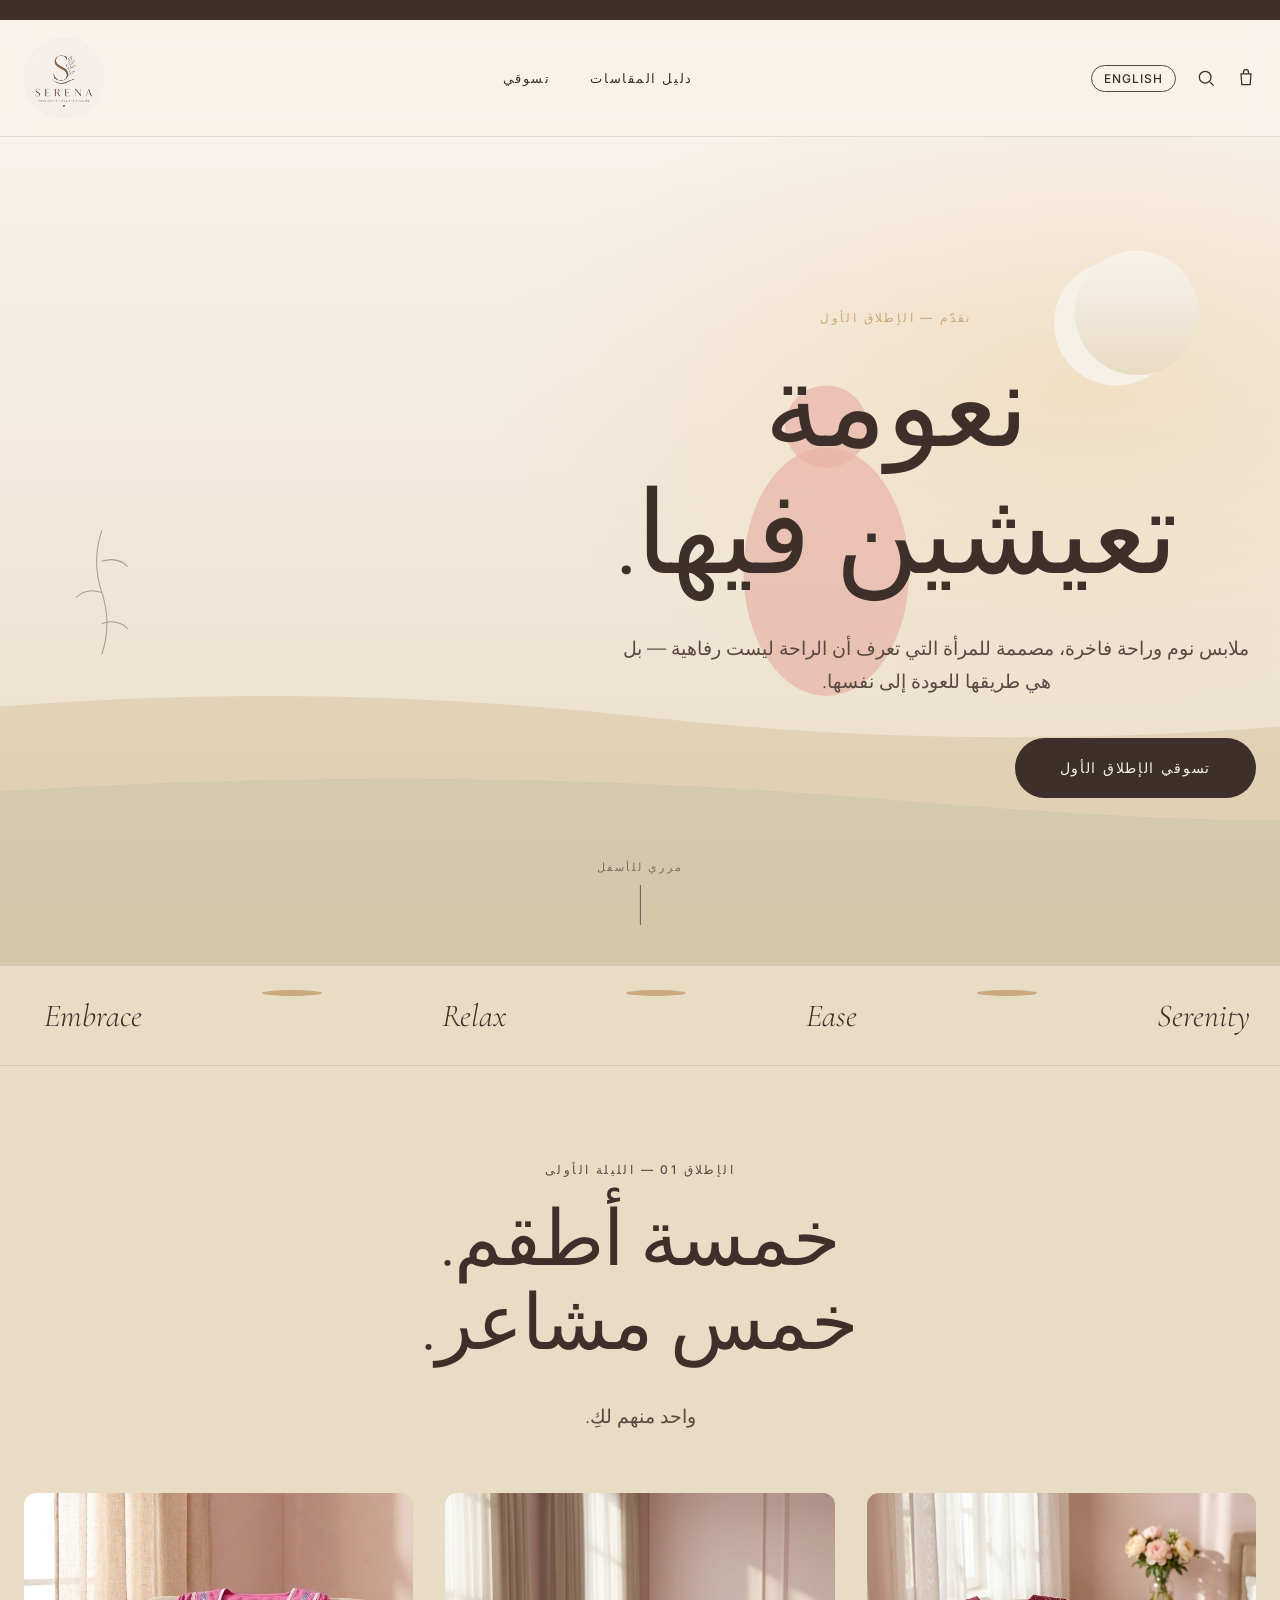
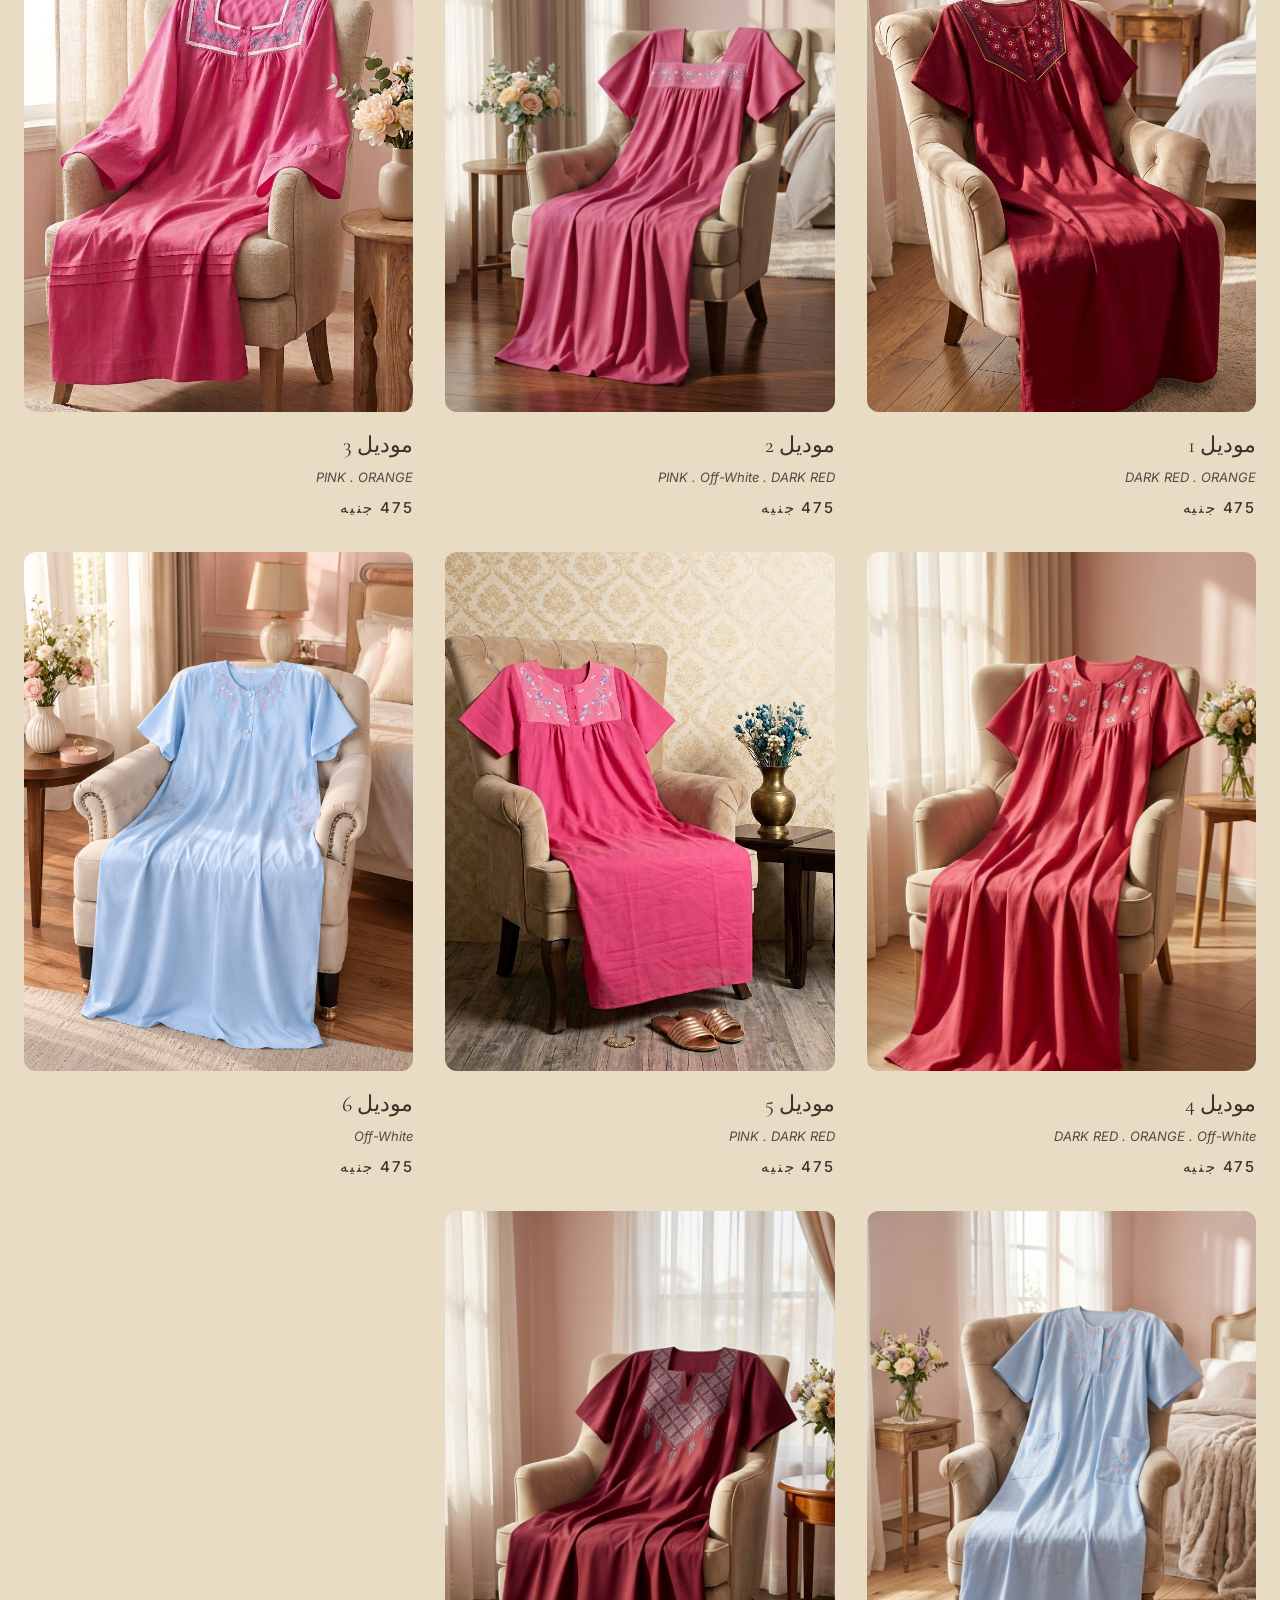
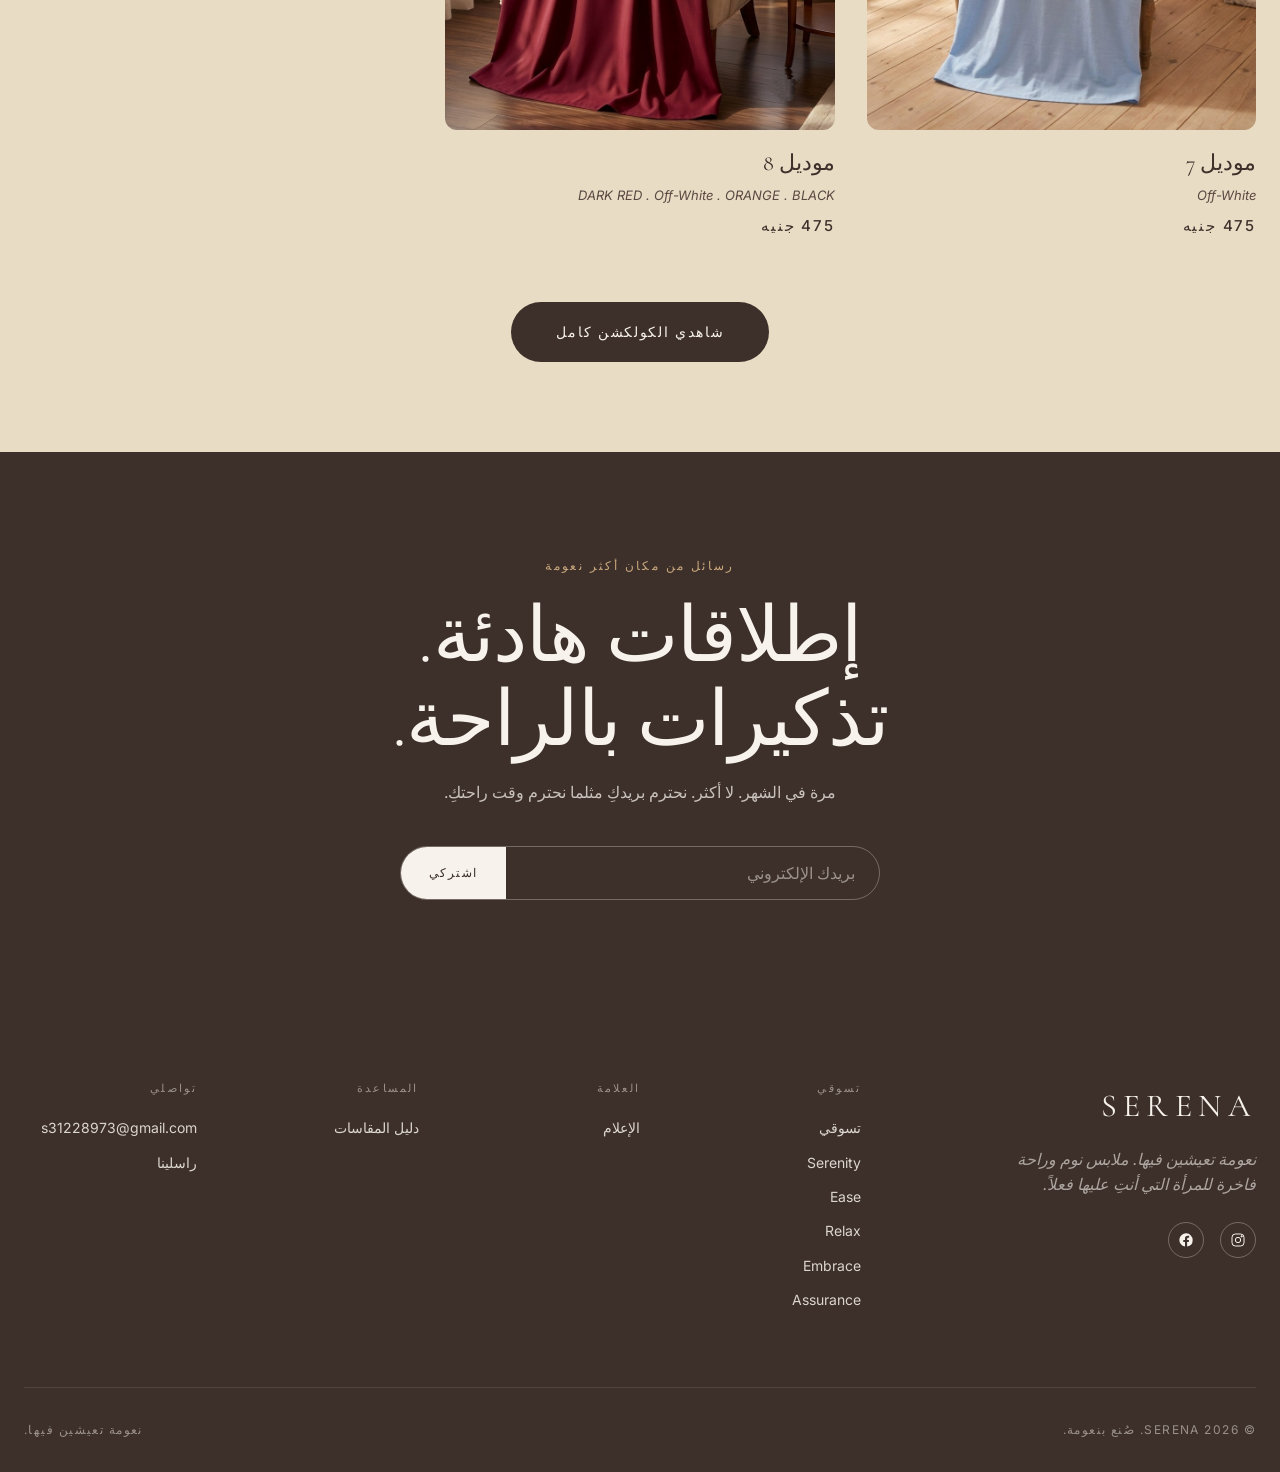
==== commit 47a70d65: "Add files via upload" ====
--- a/index.html
+++ b/index.html
@@ -16,10 +16,7 @@
   <!-- ANNOUNCEMENT -->
   <div class="announce">
     <div class="announce__track">
-      <span data-i18n="announce_1"></span><span>·</span>
-      <span data-i18n="announce_2"></span><span>·</span>
-      <span data-i18n="announce_1"></span><span>·</span>
-      <span data-i18n="announce_2"></span><span>·</span>
+    </div><div class="announce__track">
     </div>
   </div>
 
--- a/css/style.css
+++ b/css/style.css
@@ -382,7 +382,7 @@
   .products { grid-template-columns: repeat(2, 1fr); gap: 20px; }
 }
 @media (max-width: 540px) {
-  .products, .products--four { grid-template-columns: 1fr; }
+  .products, .products--four { grid-template-columns: repeat(2, 1fr); gap: 14px; }
 }
 .product {
   position: relative;
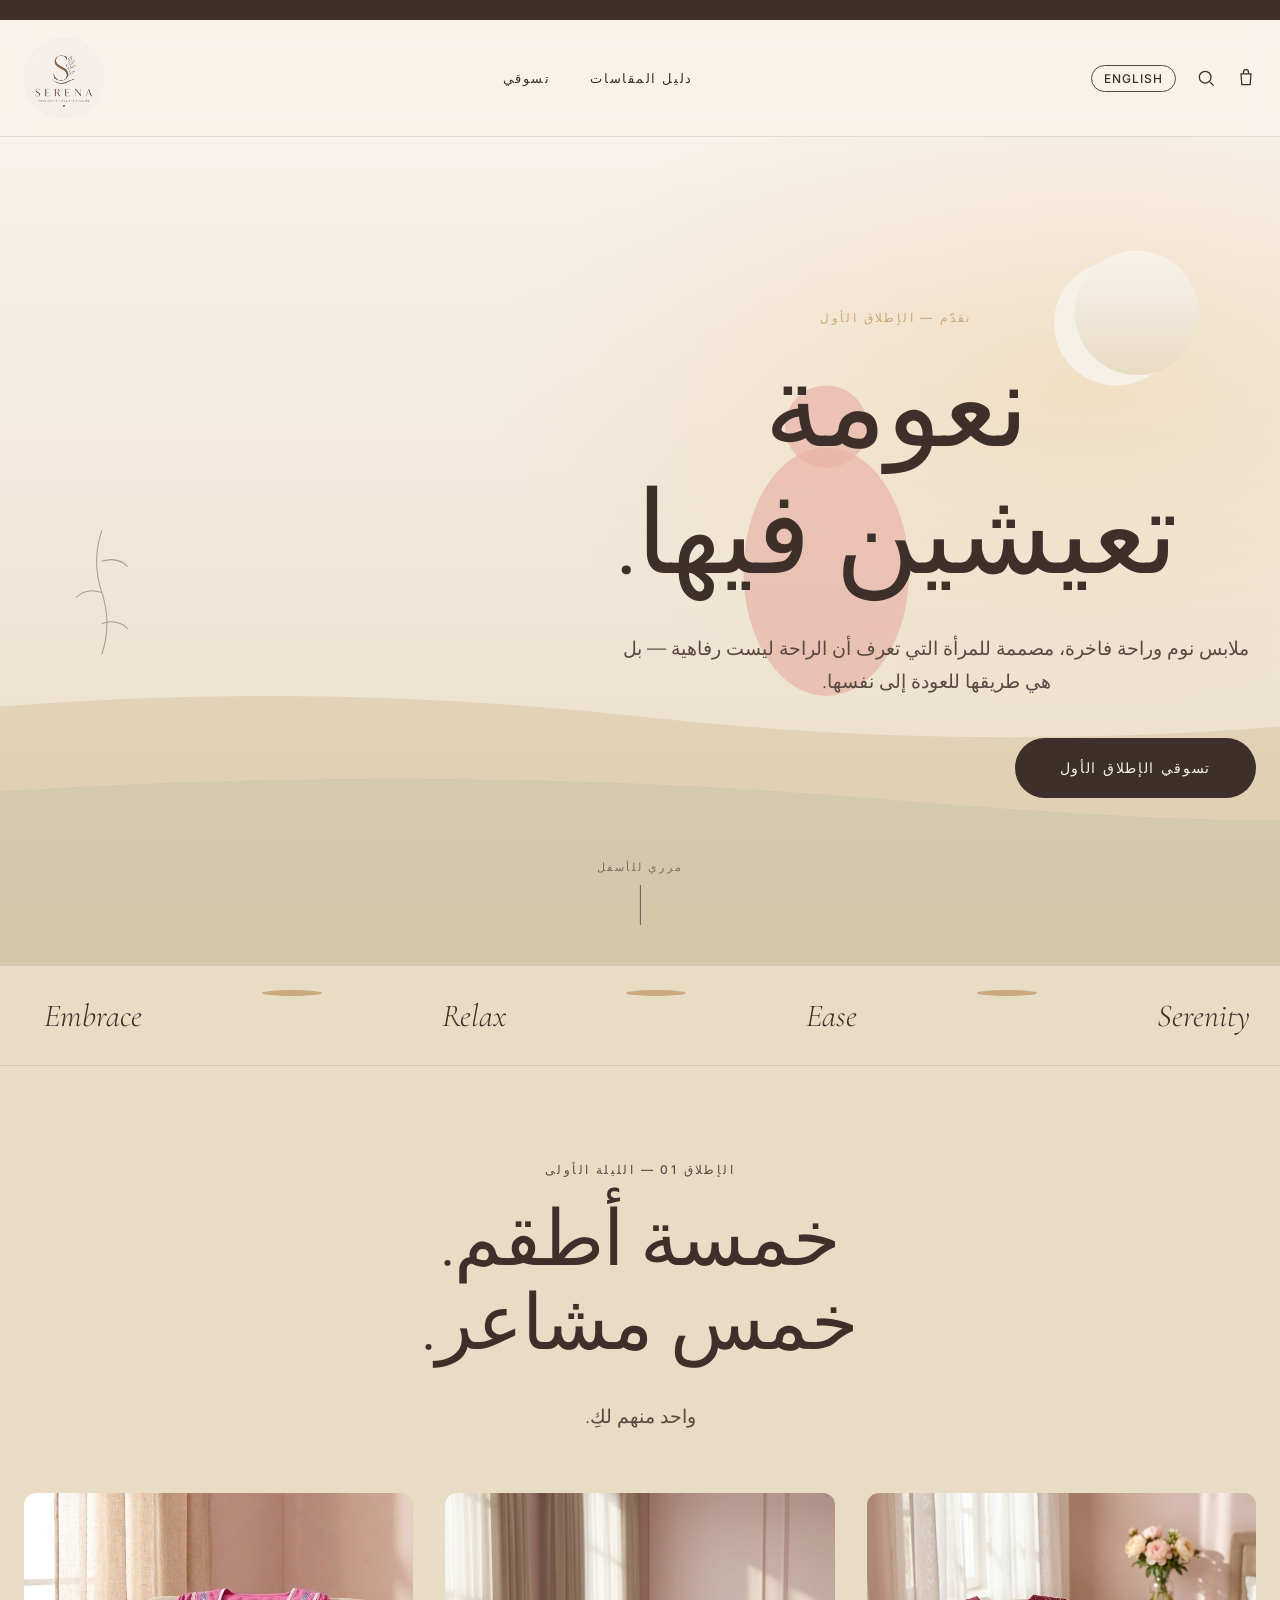
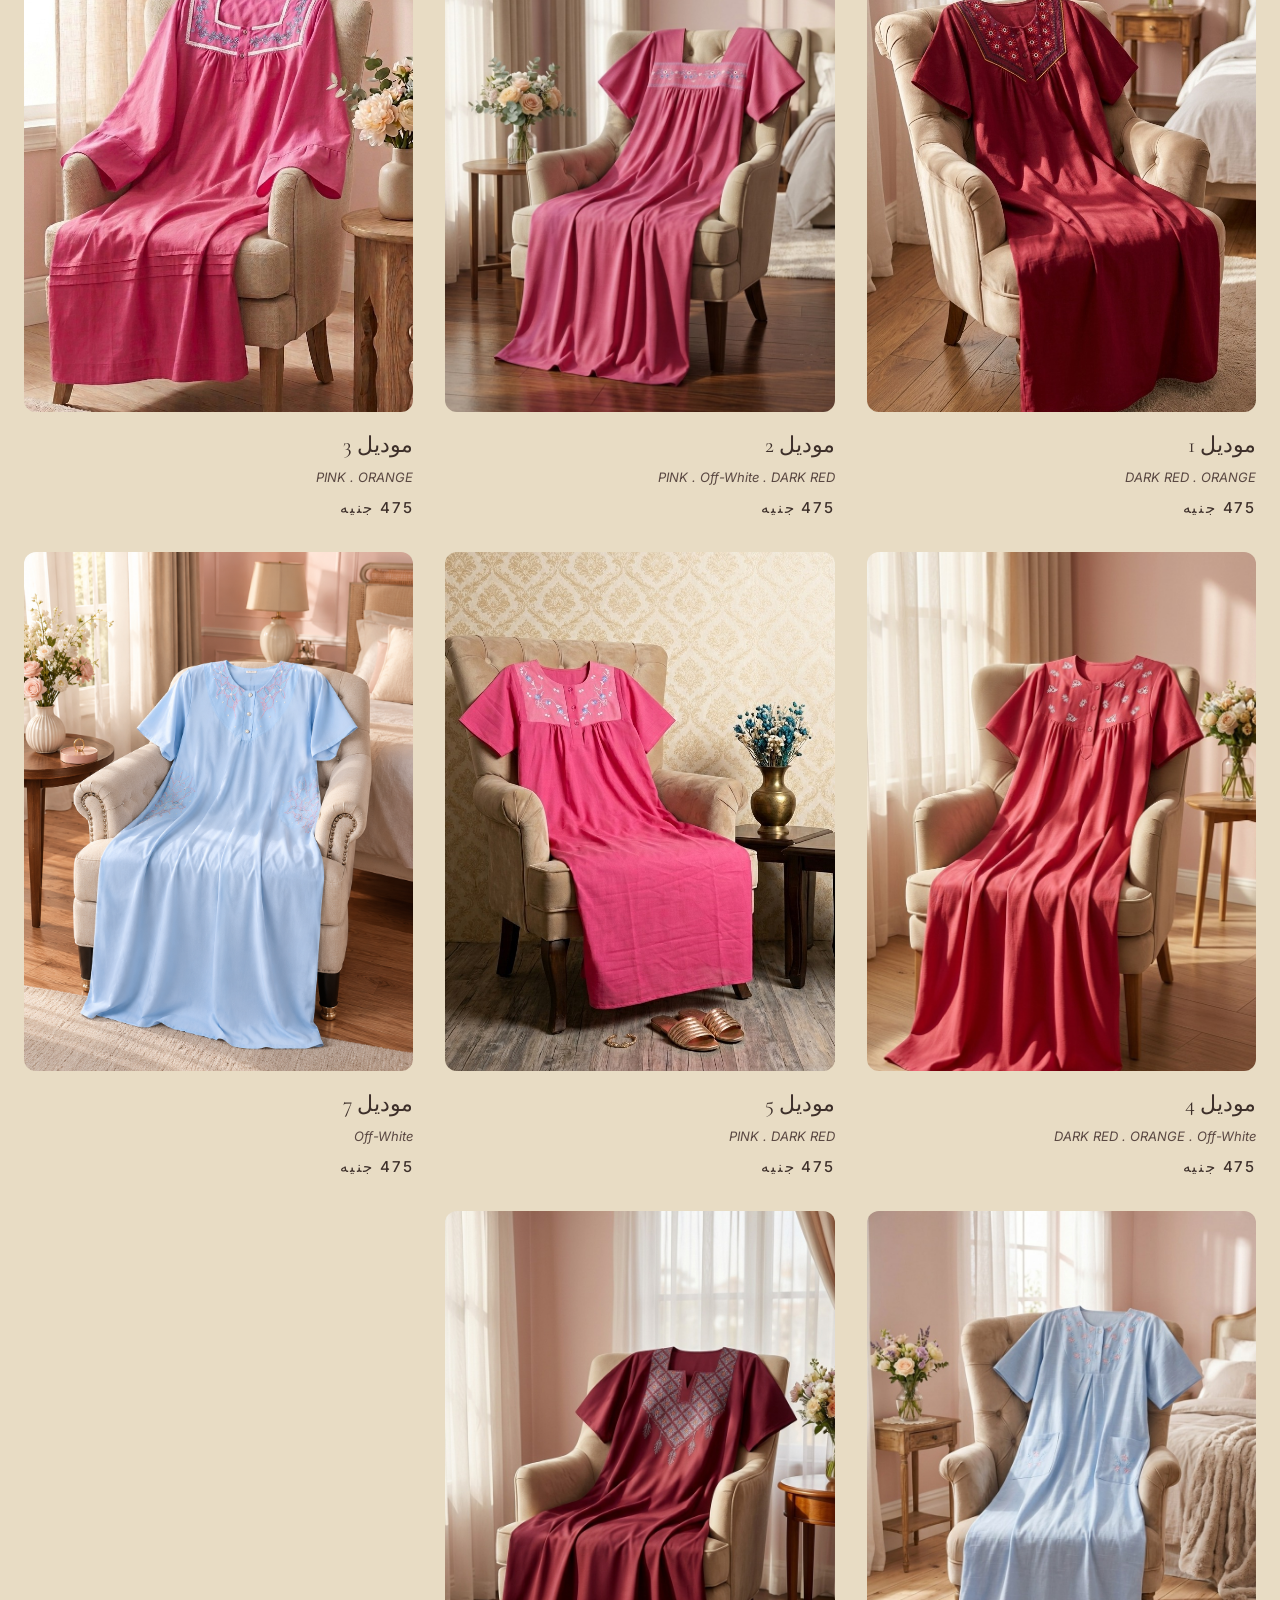
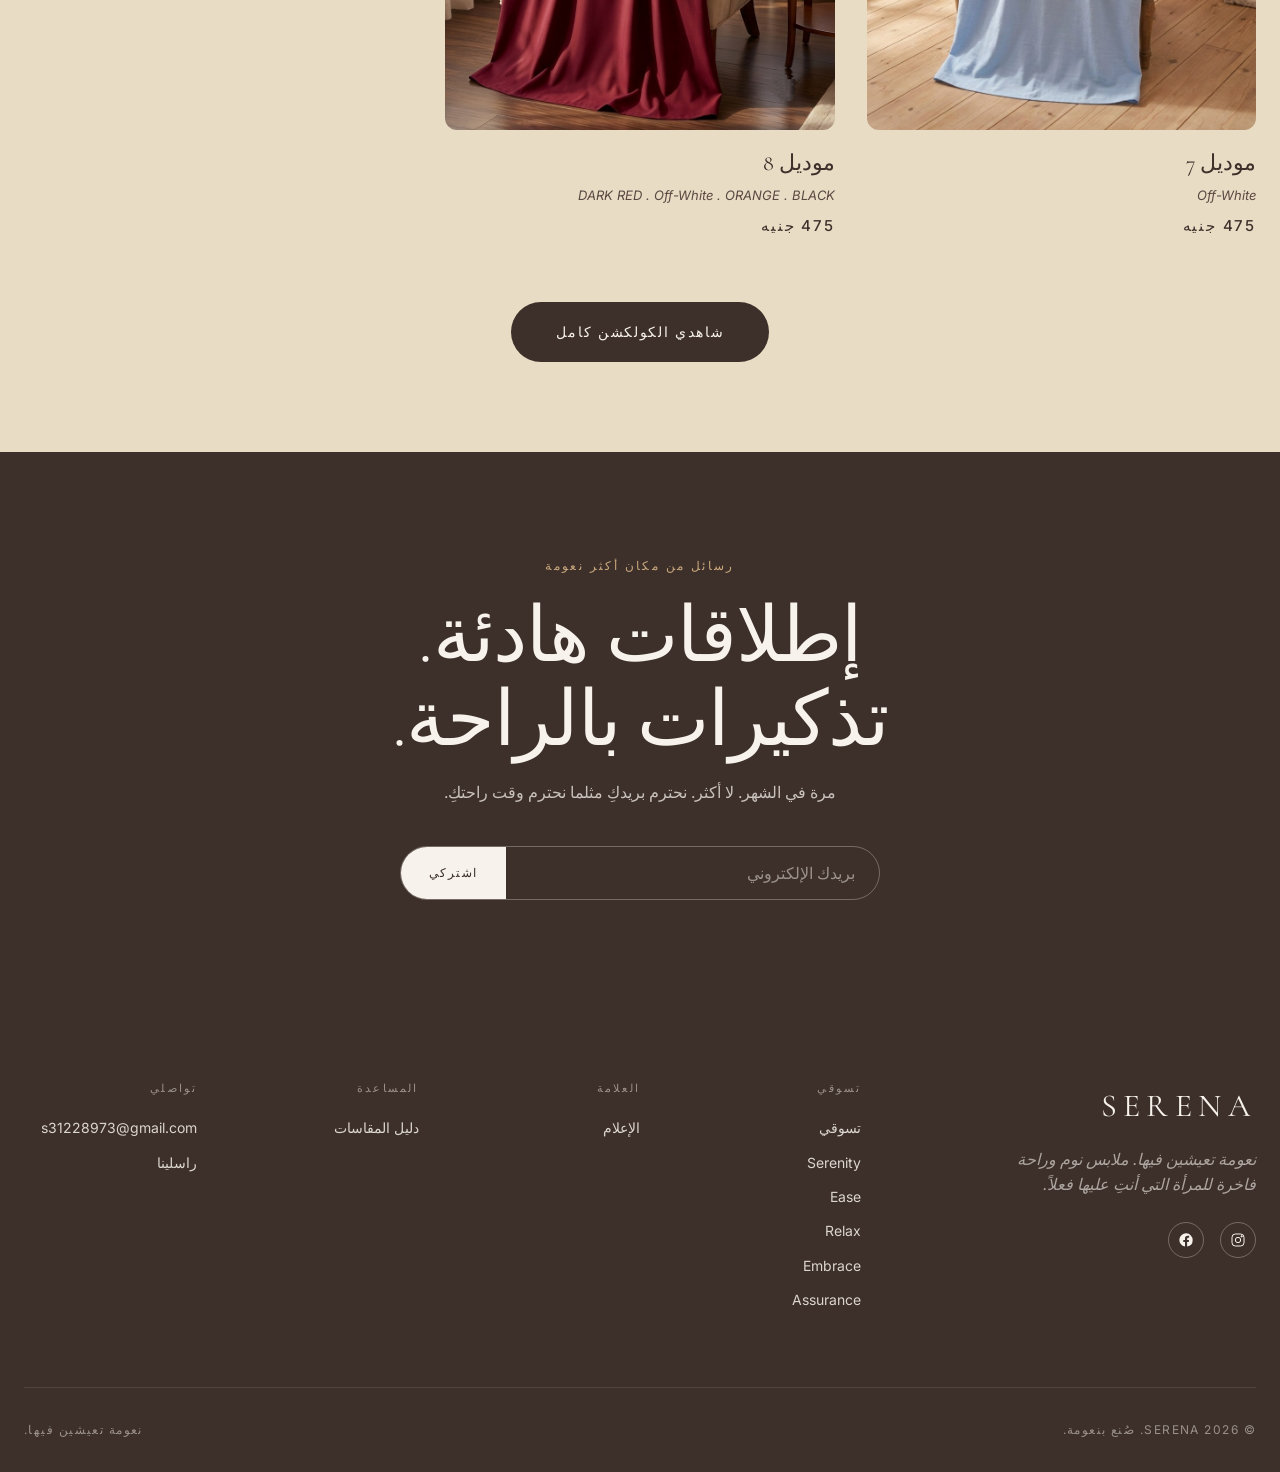
==== commit b786acd4: "Add files via upload" ====
--- a/index.html
+++ b/index.html
@@ -122,72 +122,72 @@
           <div class="product__media" style="background:#5B1A2E22;">
             <img src="images/model1-maroon-1.jpg" alt="model1-maroon-1.jpg" style="width:100%;height:100%;object-fit:cover" onerror="this.style.display='none'">
           </div>
-          <div class="product__name">موديل 1</div>
-          <div class="product__mood"> DARK RED . ORANGE </div>
-          <div class="product__price">475 جنيه</div>
+       <div class="product__name" data-i18n="prod1_name"></div>
+<div class="product__mood"> DARK RED . ORANGE </div>
+<div class="product__price" data-i18n="price_475"></div>
         </a>
 
         <a href="product.html?id=model2" class="product fade-up">
           <div class="product__media" style="background:#E8A0B022;">
             <img src="images/model2-pink-1.jpg" alt="موديل 2" style="width:100%;height:100%;object-fit:cover" onerror="this.style.display='none'">
           </div>
-          <div class="product__name">موديل 2</div>
-          <div class="product__mood"> PINK . Off-White . DARK RED </div>
-          <div class="product__price">475 جنيه</div>
+          <div class="product__name" data-i18n="prod2_name"></div>
+<div class="product__mood"> PINK . Off-White . DARK RED </div>
+<div class="product__price" data-i18n="price_475"></div>
         </a>
 
         <a href="product.html?id=model3" class="product fade-up">
           <div class="product__media" style="background:#C75B2A22;">
             <img src="images/model3-pink-1.jpg" alt="موديل 3" style="width:100%;height:100%;object-fit:cover" onerror="this.style.display='none'">
           </div>
-          <div class="product__name">موديل 3</div>
-          <div class="product__mood"> PINK . ORANGE </div>
-          <div class="product__price">475 جنيه</div>
+          <div class="product__name" data-i18n="prod3_name"></div>
+<div class="product__mood"> PINK . ORANGE </div>
+<div class="product__price" data-i18n="price_475"></div>
         </a>
 
         <a href="product.html?id=model4" class="product fade-up">
           <div class="product__media" style="background:#E07B3A22;">
             <img src="images/model4-maroon-1.jpg" alt="موديل 4" style="width:100%;height:100%;object-fit:cover" onerror="this.style.display='none'">
           </div>
-          <div class="product__name">موديل 4</div>
-          <div class="product__mood"> DARK RED . ORANGE . Off-White </div>
-          <div class="product__price">475 جنيه</div>
+          <div class="product__name" data-i18n="prod4_name"></div>
+<div class="product__mood"> DARK RED . ORANGE . Off-White </div>
+<div class="product__price" data-i18n="price_475"></div>
         </a>
 
         <a href="product.html?id=model5" class="product fade-up">
           <div class="product__media" style="background:#E8A0B022;">
             <img src="images/model5-pink-1.jpg" alt="موديل 5" style="width:100%;height:100%;object-fit:cover" onerror="this.style.display='none'">
           </div>
-          <div class="product__name">موديل 5</div>
-          <div class="product__mood"> PINK . DARK RED </div>
-          <div class="product__price">475 جنيه</div>
+         <div class="product__name" data-i18n="prod5_name"></div>
+<div class="product__mood"> PINK . DARK RED </div>
+<div class="product__price" data-i18n="price_475"></div>
         </a>
 
         <a href="product.html?id=model6" class="product fade-up">
           <div class="product__media" style="background:#F5ECD722;">
             <img src="images/model6-offwhite-1.jpg" alt="موديل 6" style="width:100%;height:100%;object-fit:cover" onerror="this.style.display='none'">
           </div>
-          <div class="product__name">موديل 6</div>
-          <div class="product__mood"> Off-White </div>
-          <div class="product__price">475 جنيه</div>
+         <div class="product__name" data-i18n="prod7_name"></div>
+<div class="product__mood"> Off-White </div>
+<div class="product__price" data-i18n="price_475"></div>
         </a>
 
         <a href="product.html?id=model7" class="product fade-up">
           <div class="product__media" style="background:#F5ECD722;">
             <img src="images/model7-offwhite-1.jpg" alt="موديل 7" style="width:100%;height:100%;object-fit:cover" onerror="this.style.display='none'">
           </div>
-          <div class="product__name">موديل 7</div>
-          <div class="product__mood"> Off-White </div>
-          <div class="product__price">475 جنيه</div>
+         <div class="product__name" data-i18n="prod7_name"></div>
+<div class="product__mood"> Off-White </div>
+<div class="product__price" data-i18n="price_475"></div>
         </a>
 
         <a href="product.html?id=model8" class="product fade-up">
           <div class="product__media" style="background:#1A1A1A22;">
             <img src="images/model8-maroon-1.jpg" alt="موديل 8" style="width:100%;height:100%;object-fit:cover" onerror="this.style.display='none'">
           </div>
-          <div class="product__name">موديل 8</div>
-          <div class="product__mood"> DARK RED . Off-White . ORANGE . BLACK </div>
-          <div class="product__price">475 جنيه</div>
+        <div class="product__name" data-i18n="prod8_name"></div>
+<div class="product__mood"> DARK RED . Off-White . ORANGE . BLACK </div>
+<div class="product__price" data-i18n="price_475"></div>
         </a>
 
       </div>
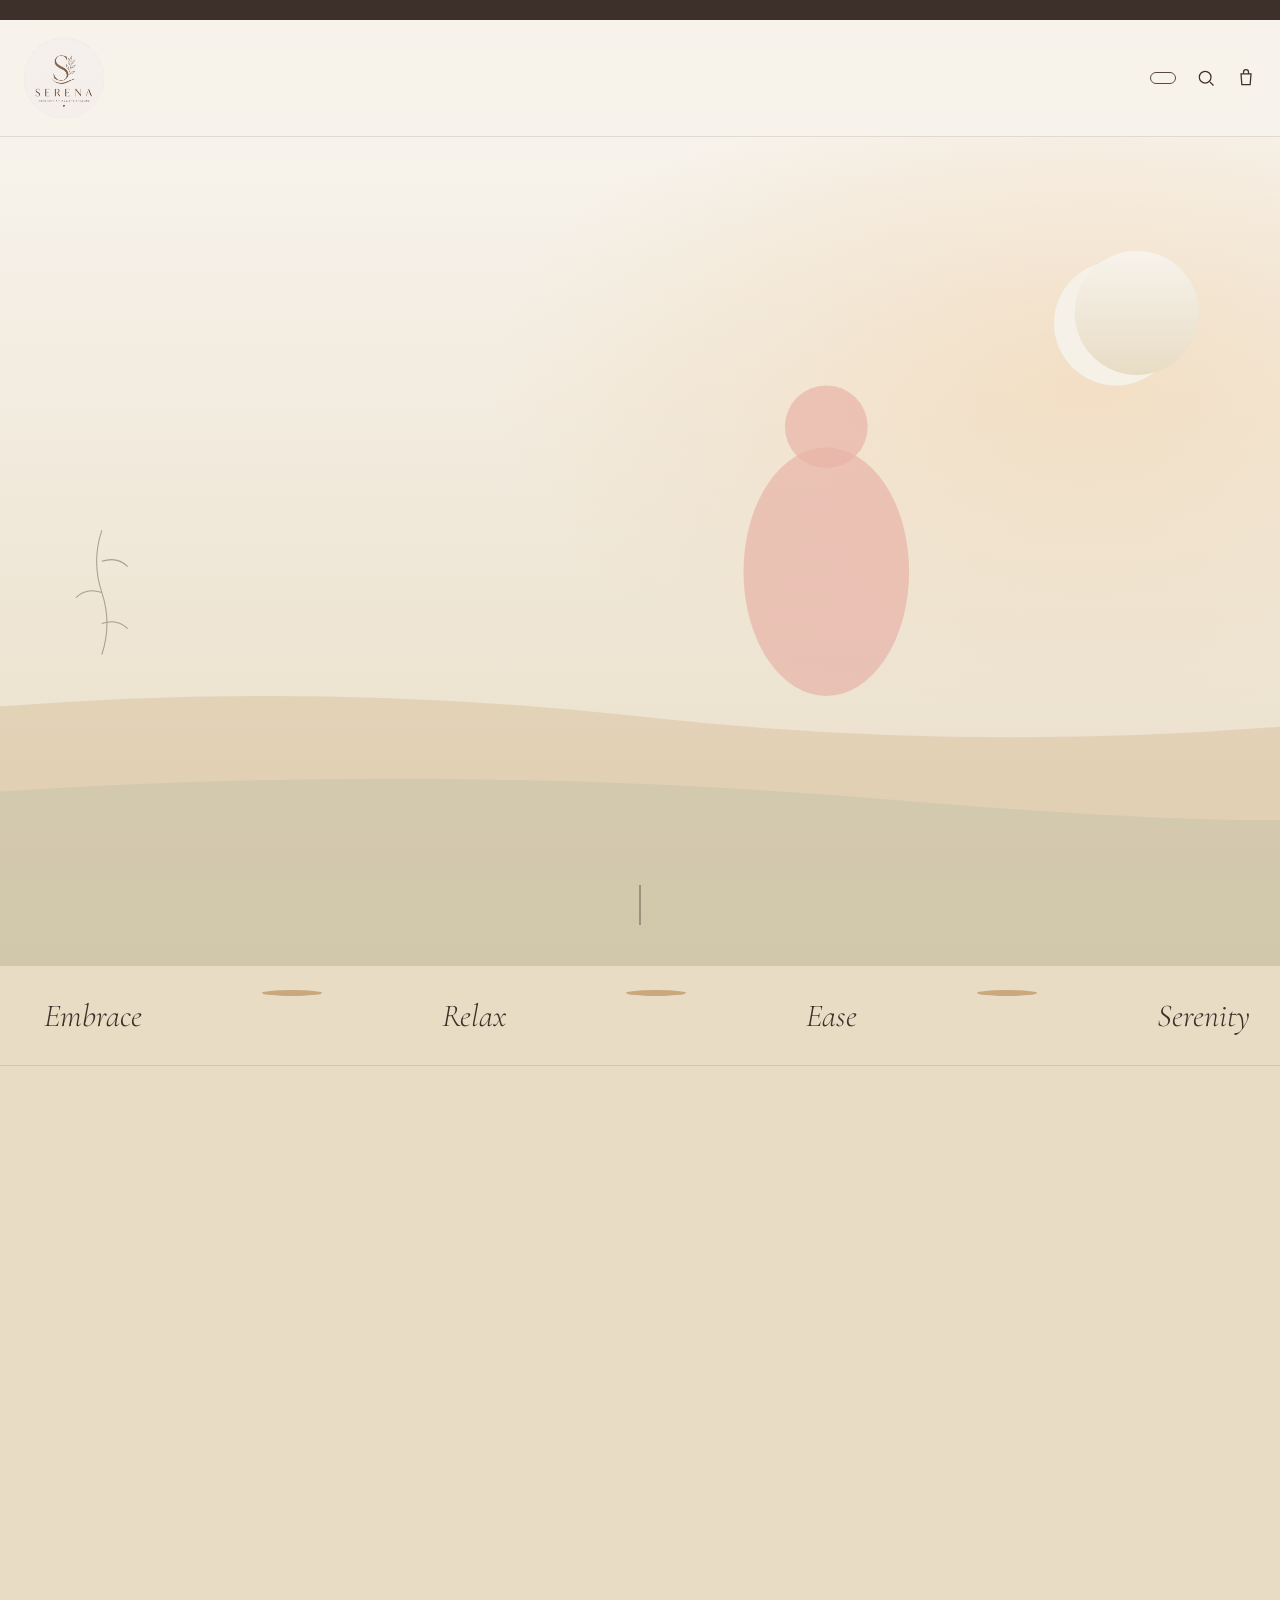
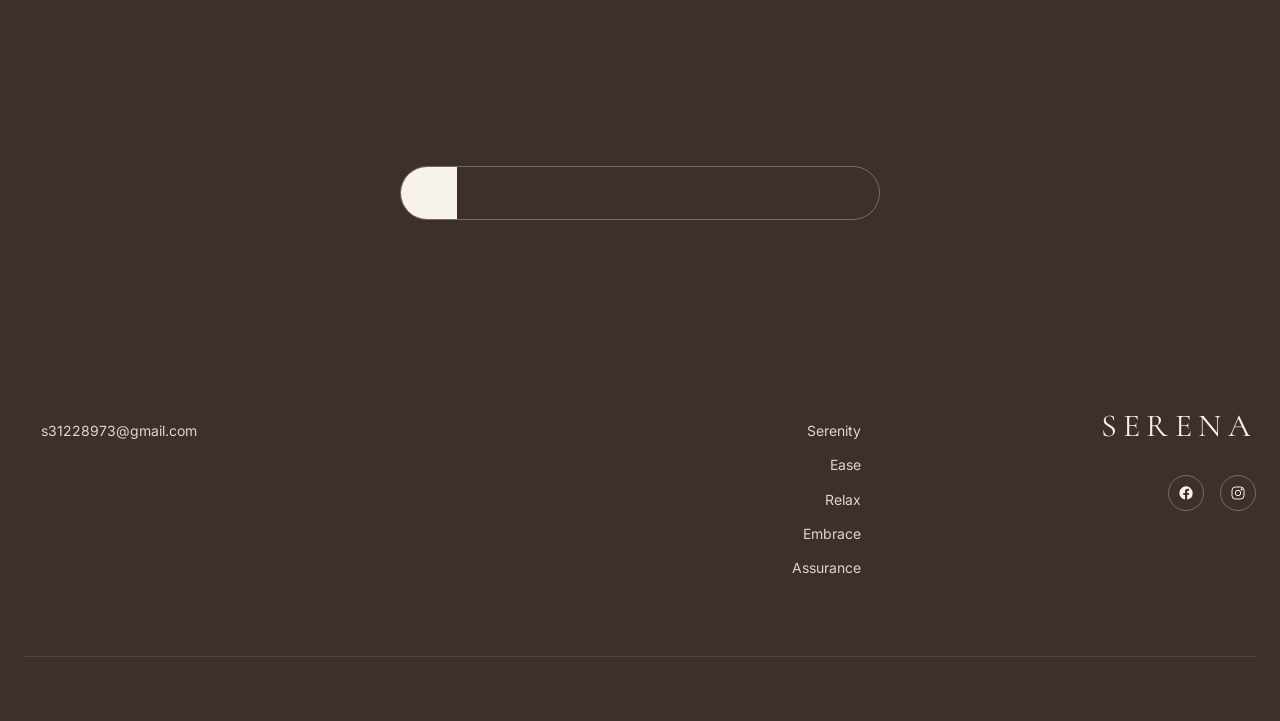
==== commit 461225fb: "Add files via upload" ====
--- a/index.html
+++ b/index.html
@@ -28,6 +28,11 @@
         <a href="collections.html" data-i18n="nav_shop"></a>
         <a href="size-guide.html" data-i18n="nav_size_guide"></a>
       </div>
+     <div class="nav__mobile-toggle">
+  <span></span>
+  <span></span>
+  <span></span>
+</div>
       <div class="nav__actions">
         <button id="lang-toggle-btn" onclick="toggleLang()"></button>
         <svg class="nav__icon" viewBox="0 0 24 24" fill="none" stroke="currentColor" stroke-width="1.5">
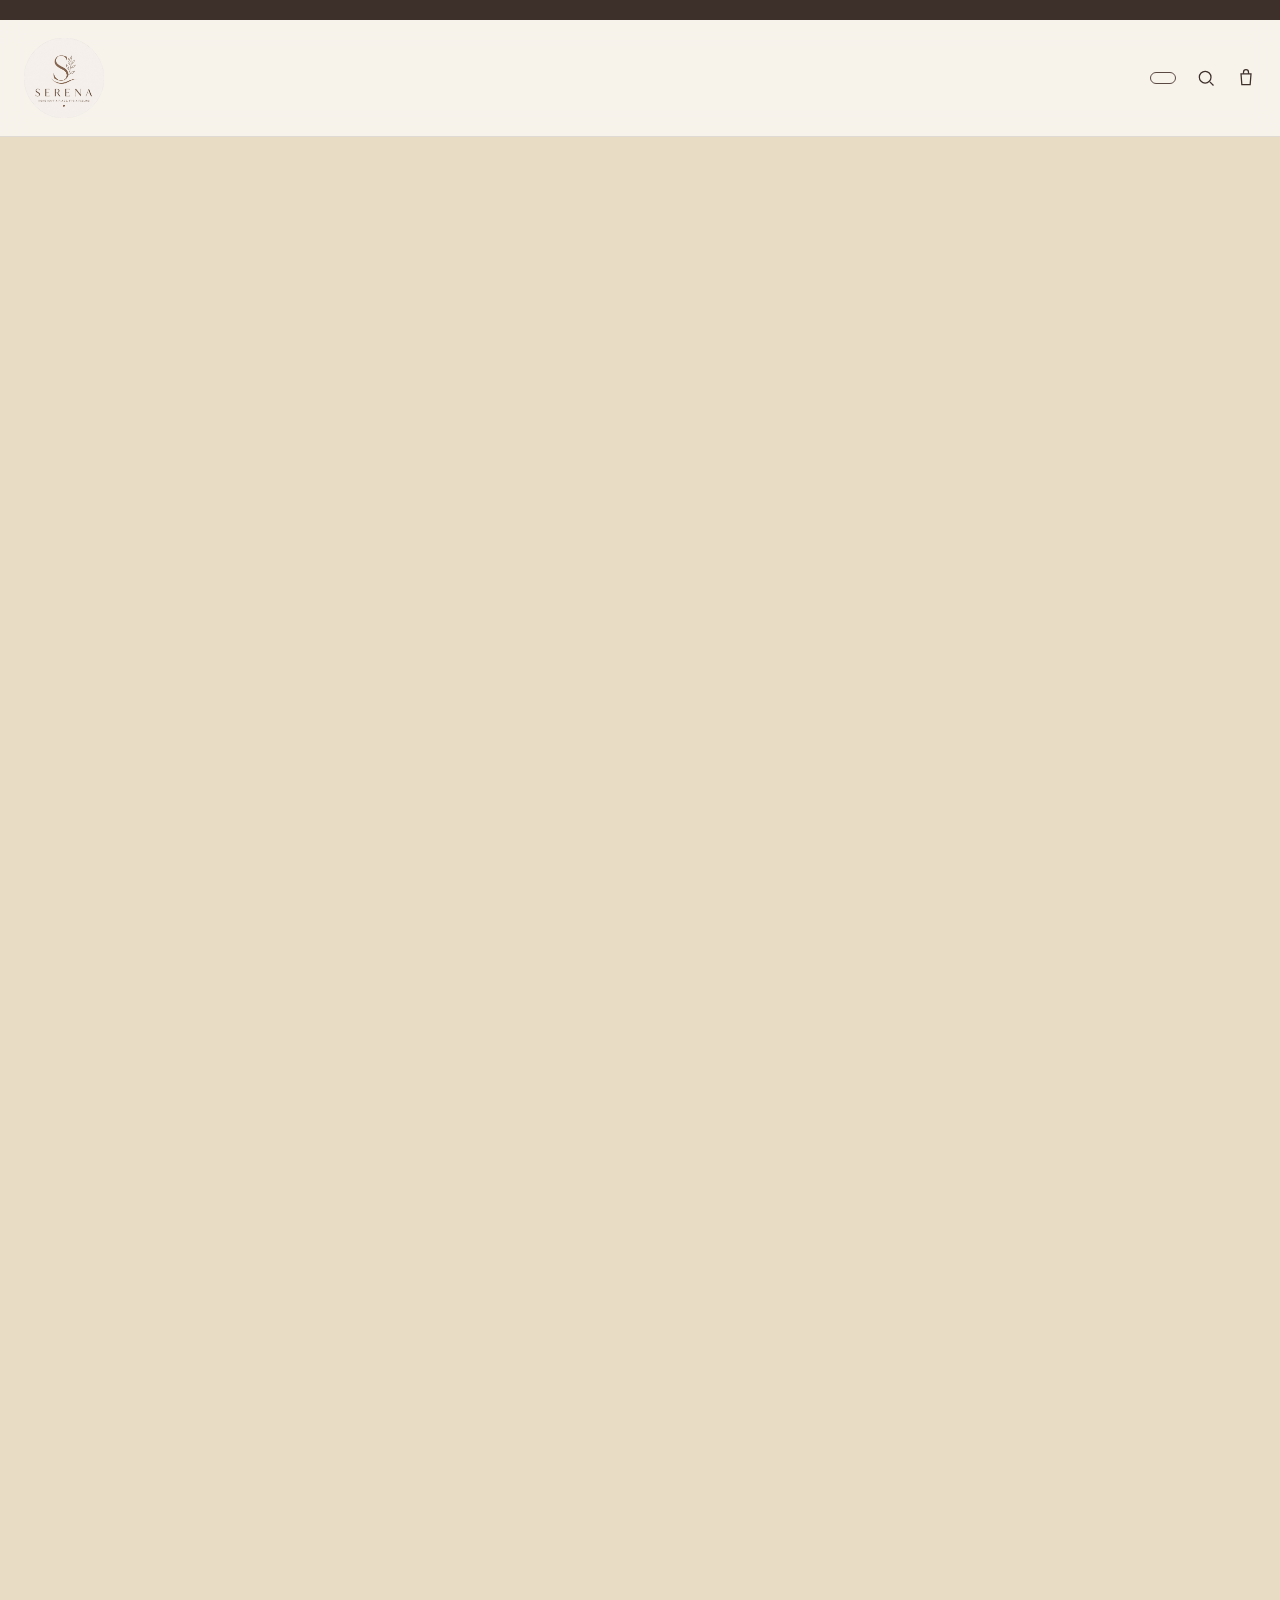
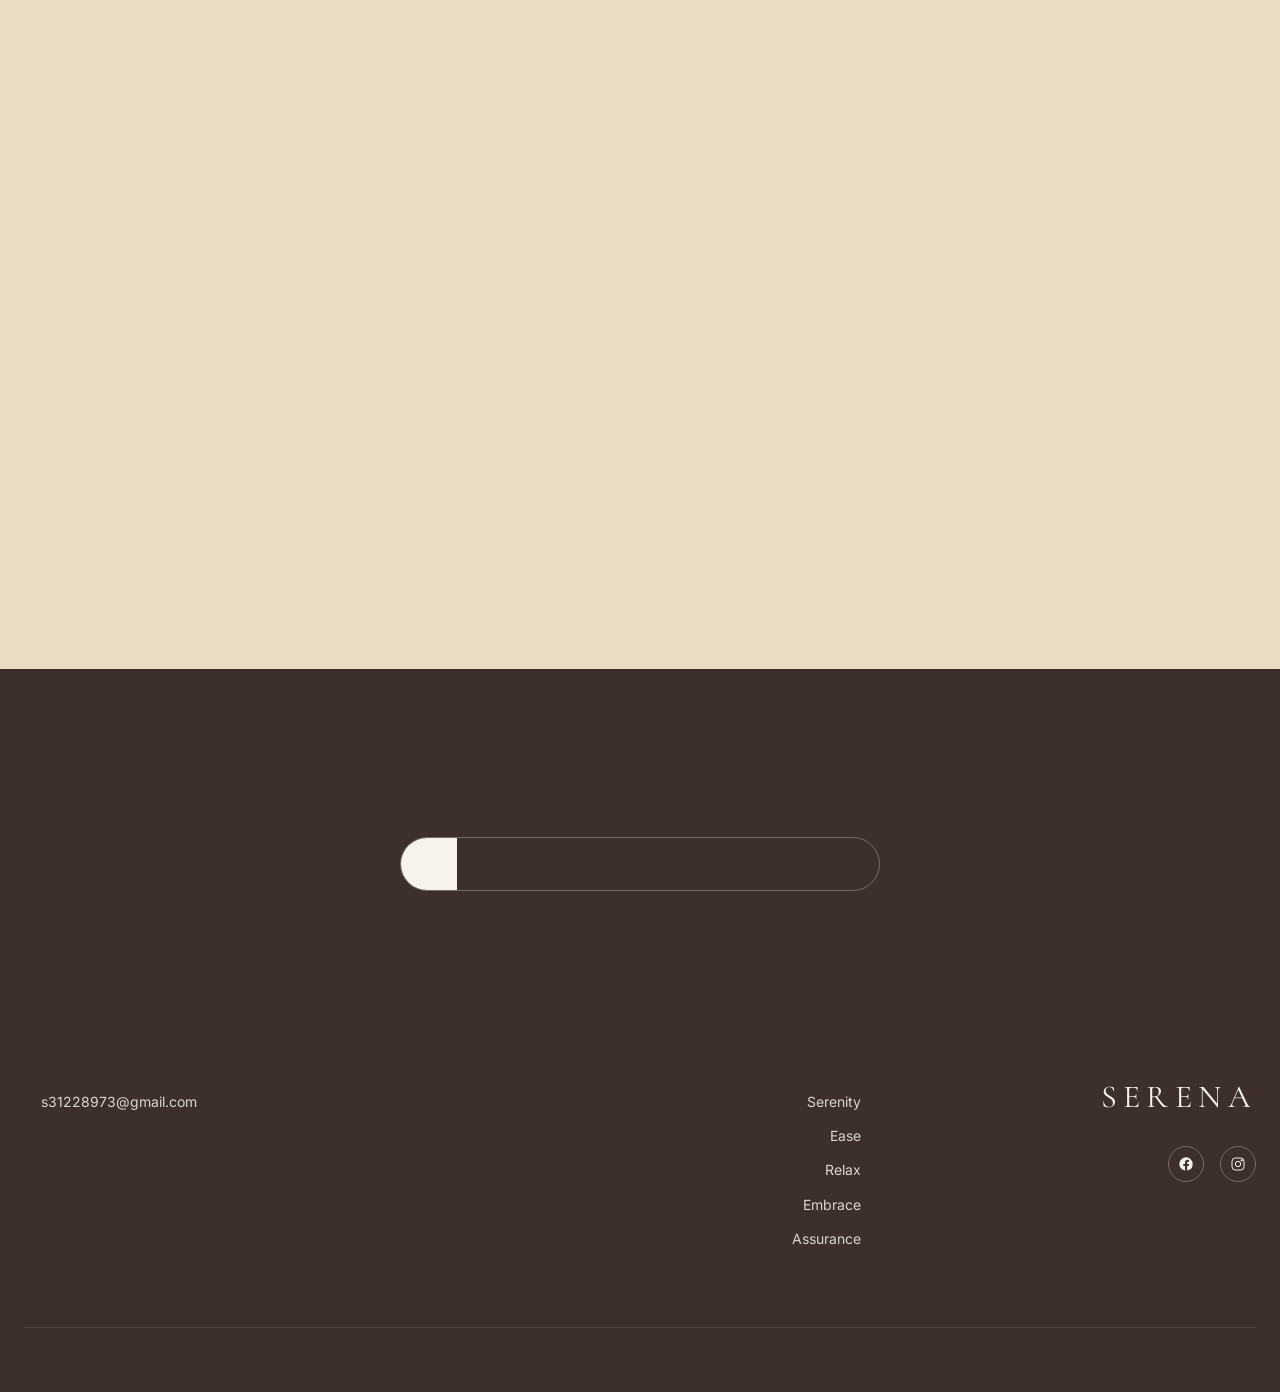
==== commit a06c08ea: "Add files via upload" ====
--- a/index.html
+++ b/index.html
@@ -28,11 +28,6 @@
         <a href="collections.html" data-i18n="nav_shop"></a>
         <a href="size-guide.html" data-i18n="nav_size_guide"></a>
       </div>
-     <div class="nav__mobile-toggle">
-  <span></span>
-  <span></span>
-  <span></span>
-</div>
       <div class="nav__actions">
         <button id="lang-toggle-btn" onclick="toggleLang()"></button>
         <svg class="nav__icon" viewBox="0 0 24 24" fill="none" stroke="currentColor" stroke-width="1.5">
@@ -47,72 +42,7 @@
       </div>
     </div>
   </nav>
-
-  <!-- HERO -->
-  <section class="hero">
-    <div class="hero__bg">
-      <svg viewBox="0 0 1440 800" preserveAspectRatio="xMidYMid slice">
-        <defs>
-          <linearGradient id="sky" x1="0" y1="0" x2="0" y2="1">
-            <stop offset="0%" stop-color="#F7F3EC"/>
-            <stop offset="100%" stop-color="#E8DCC4"/>
-          </linearGradient>
-          <radialGradient id="sun" cx="80%" cy="30%" r="40%">
-            <stop offset="0%" stop-color="#F2D6B3" stop-opacity="0.6"/>
-            <stop offset="100%" stop-color="#F2D6B3" stop-opacity="0"/>
-          </radialGradient>
-        </defs>
-        <rect width="1440" height="800" fill="url(#sky)"/>
-        <rect width="1440" height="800" fill="url(#sun)"/>
-        <path d="M0,560 Q360,520 720,560 T1440,560 L1440,800 L0,800 Z" fill="#C9A87C" opacity="0.3"/>
-        <path d="M0,640 Q480,600 960,640 T1440,640 L1440,800 L0,800 Z" fill="#A8B5A0" opacity="0.25"/>
-        <circle cx="1180" cy="180" r="60" fill="#F7F3EC" opacity="0.9"/>
-        <circle cx="1200" cy="170" r="60" fill="url(#sky)"/>
-        <g transform="translate(900,420)">
-          <ellipse cx="0" cy="0" rx="80" ry="120" fill="#E8B4A8" opacity="0.7"/>
-          <circle cx="0" cy="-140" r="40" fill="#E8B4A8" opacity="0.7"/>
-        </g>
-        <g transform="translate(200,500)" opacity="0.4" stroke="#3D2F2A" stroke-width="1" fill="none">
-          <path d="M0,0 Q10,-30 0,-60 Q-10,-90 0,-120"/>
-          <path d="M0,-30 Q15,-35 25,-25"/>
-          <path d="M0,-60 Q-15,-65 -25,-55"/>
-          <path d="M0,-90 Q15,-95 25,-85"/>
-        </g>
-      </svg>
-    </div>
-    <div class="container">
-      <div class="hero__content fade-up">
-        <span class="eyebrow hero__eyebrow" data-i18n="hero_eyebrow"></span>
-        <h1 class="display" data-i18n="hero_h1"></h1>
-        <p class="lede mt-md" data-i18n="hero_p"></p>
-        <div class="hero__actions">
-          <a href="collections.html" class="btn btn--primary btn--lg" data-i18n="hero_cta1"></a>
-      
-        </div>
-      </div>
-    </div>
-    <div class="hero__scroll">
-      <span data-i18n="hero_scroll"></span>
-      <div class="hero__scroll-line"></div>
-    </div>
-  </section>
-
-  <!-- KEYWORDS MARQUEE -->
-  <section class="keywords">
-    <div class="keywords__track">
-      <span>Serenity</span><span class="keywords__dot"></span>
-      <span>Ease</span><span class="keywords__dot"></span>
-      <span>Relax</span><span class="keywords__dot"></span>
-      <span>Embrace</span><span class="keywords__dot"></span>
-      <span>Assurance</span><span class="keywords__dot"></span>
-      <span>Serenity</span><span class="keywords__dot"></span>
-      <span>Ease</span><span class="keywords__dot"></span>
-      <span>Relax</span><span class="keywords__dot"></span>
-      <span>Embrace</span><span class="keywords__dot"></span>
-      <span>Assurance</span><span class="keywords__dot"></span>
-    </div>
-  </section>
-
+  
   <!-- COLLECTIONS PREVIEW -->
   <section class="section section--tight" style="background:var(--sand)">
     <div class="container">
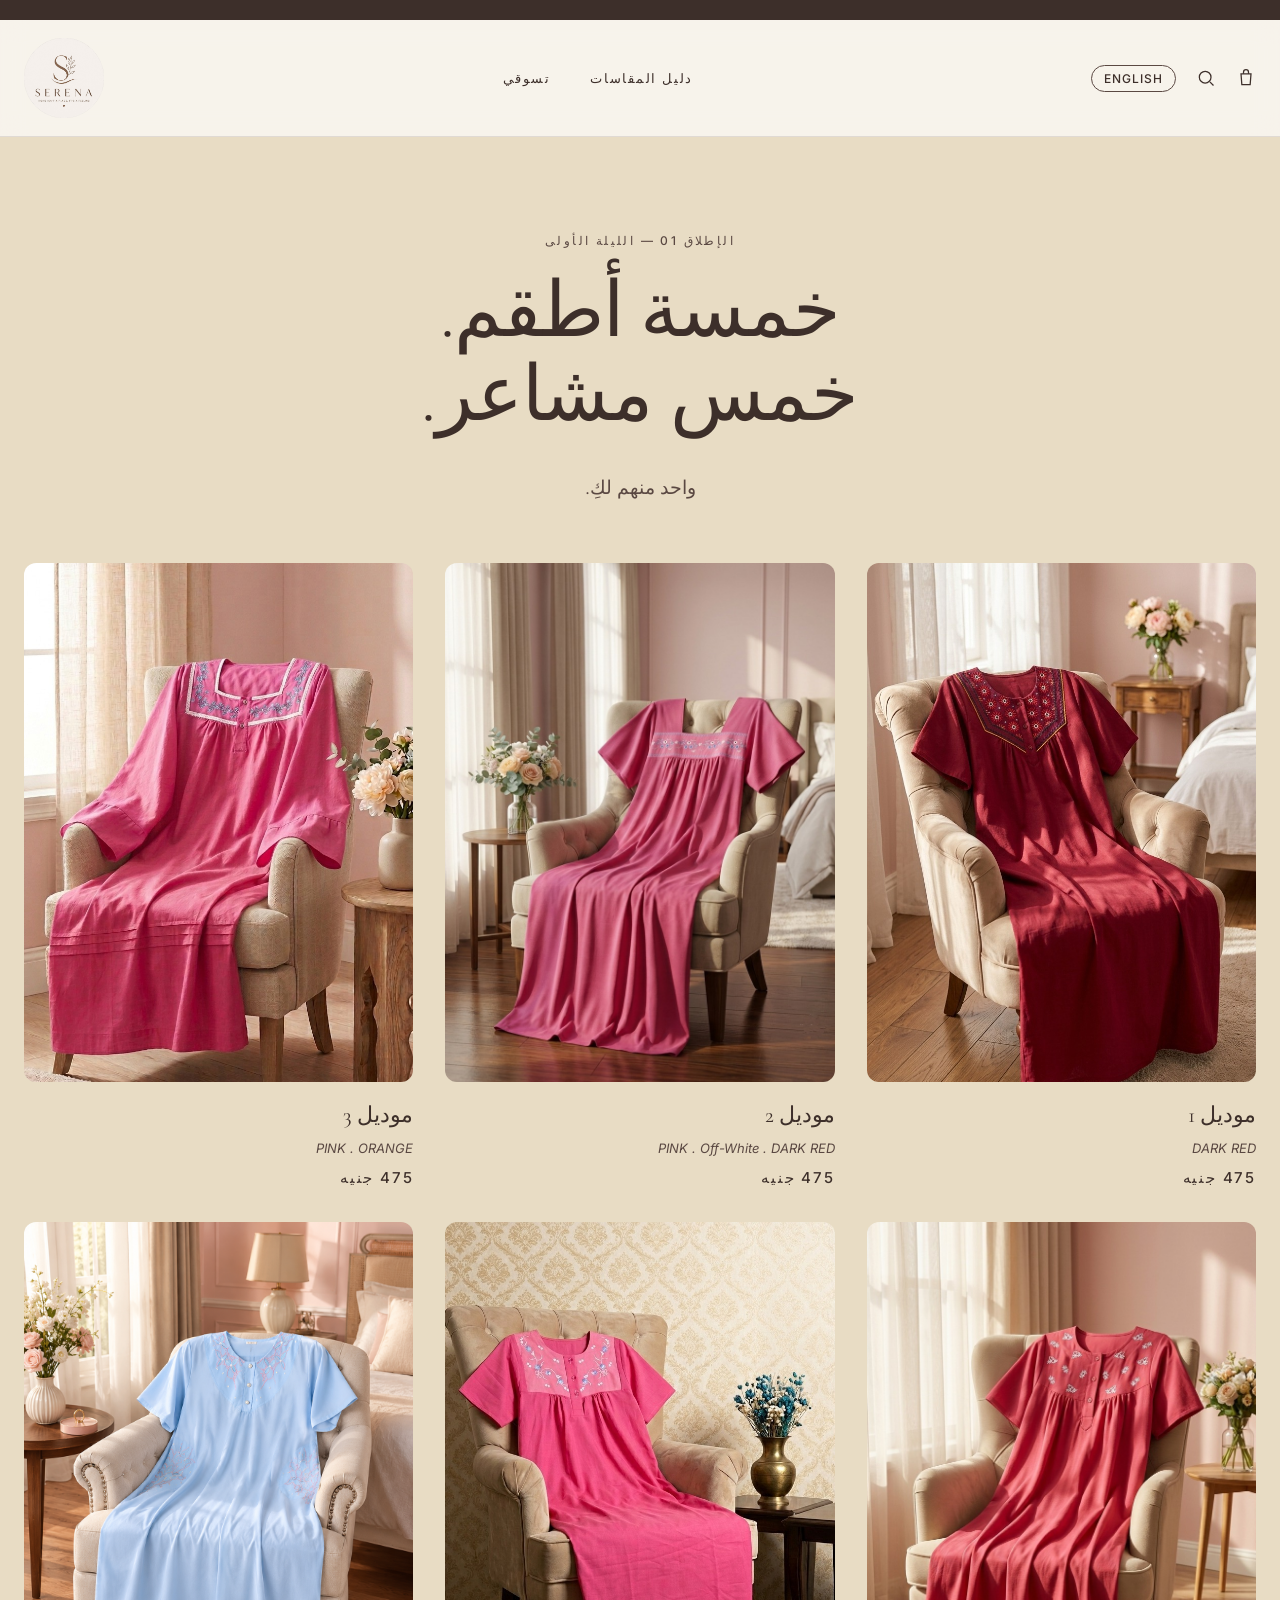
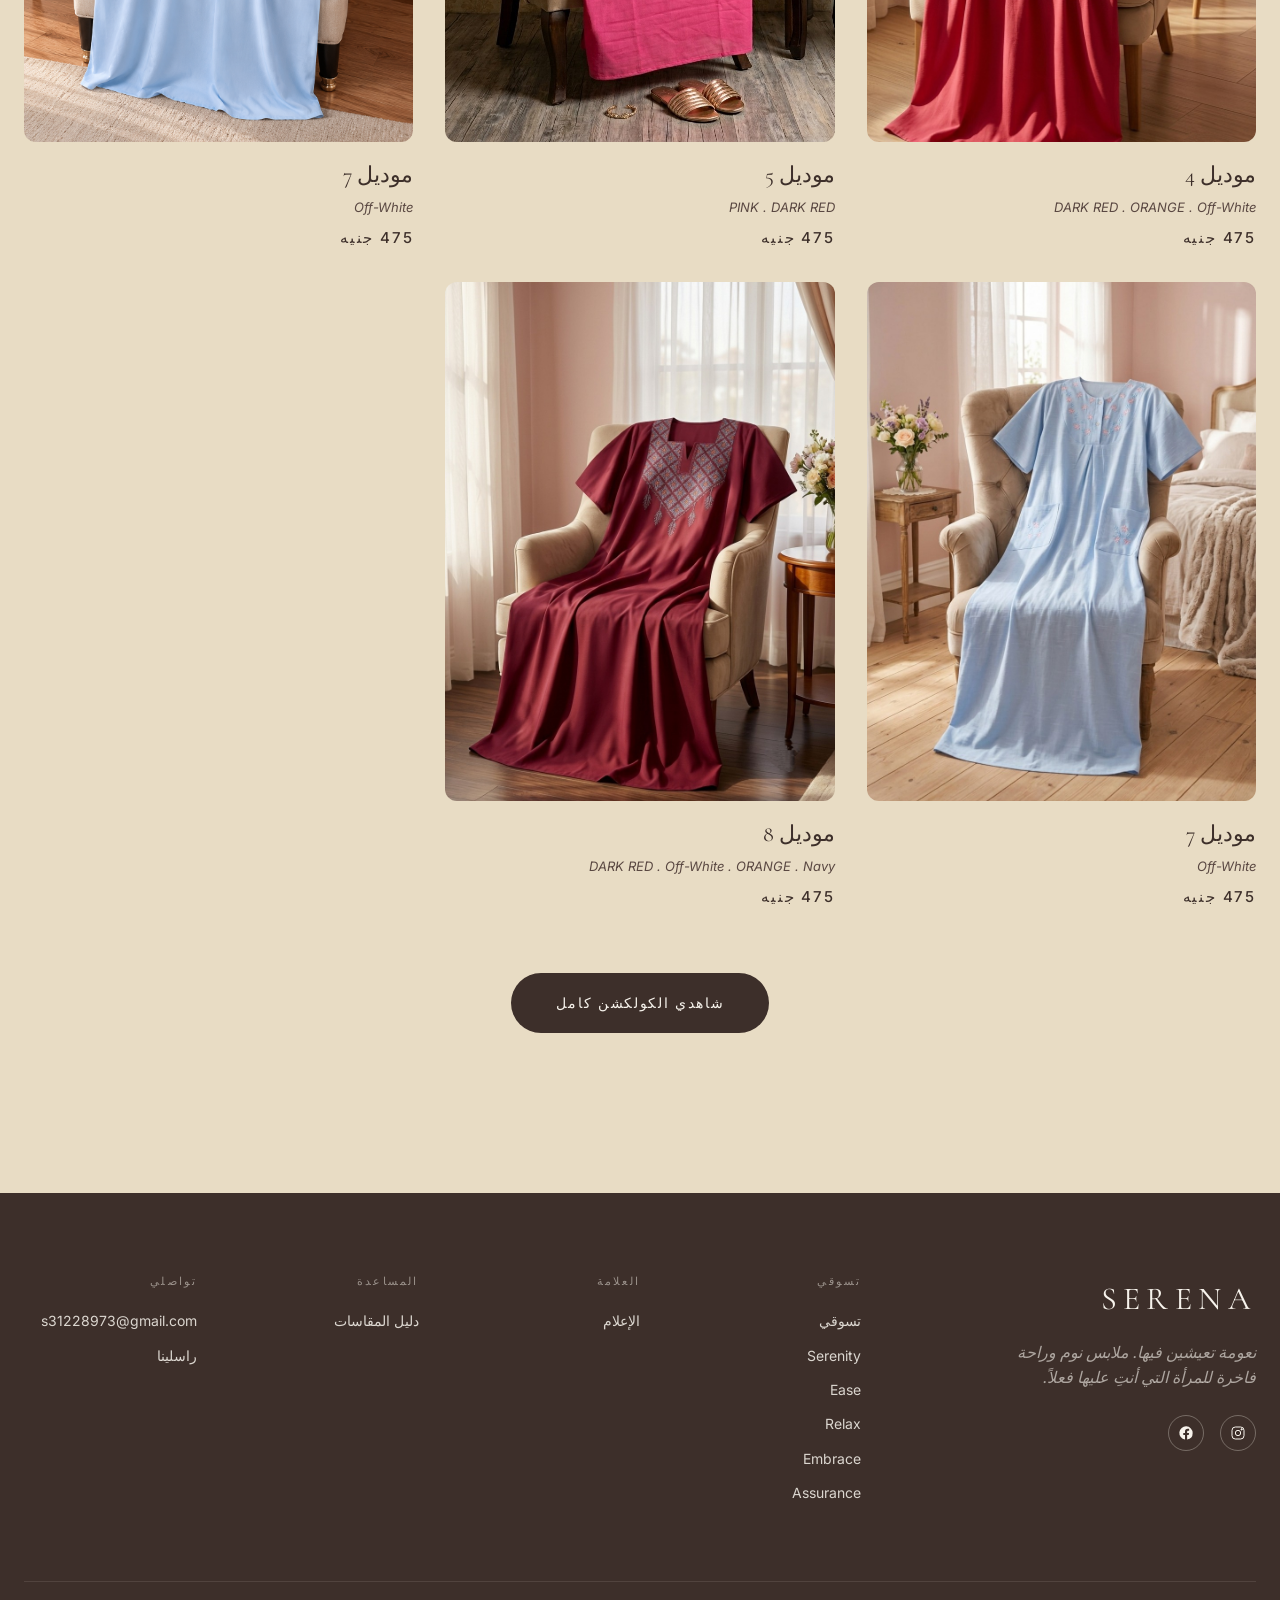
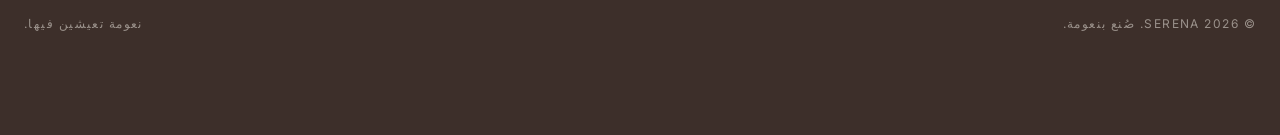
==== commit 3b4b9a17: "Add files via upload" ====
--- a/index.html
+++ b/index.html
@@ -42,7 +42,7 @@
       </div>
     </div>
   </nav>
-  
+
   <!-- COLLECTIONS PREVIEW -->
   <section class="section section--tight" style="background:var(--sand)">
     <div class="container">
@@ -58,7 +58,7 @@
             <img src="images/model1-maroon-1.jpg" alt="model1-maroon-1.jpg" style="width:100%;height:100%;object-fit:cover" onerror="this.style.display='none'">
           </div>
        <div class="product__name" data-i18n="prod1_name"></div>
-<div class="product__mood"> DARK RED . ORANGE </div>
+<div class="product__mood"> DARK RED </div>
 <div class="product__price" data-i18n="price_475"></div>
         </a>
 
@@ -121,7 +121,7 @@
             <img src="images/model8-maroon-1.jpg" alt="موديل 8" style="width:100%;height:100%;object-fit:cover" onerror="this.style.display='none'">
           </div>
         <div class="product__name" data-i18n="prod8_name"></div>
-<div class="product__mood"> DARK RED . Off-White . ORANGE . BLACK </div>
+<div class="product__mood"> DARK RED . Off-White . ORANGE . Navy </div>
 <div class="product__price" data-i18n="price_475"></div>
         </a>
 
@@ -132,18 +132,7 @@
     </div>
   </section>
 
-  <!-- NEWSLETTER -->
-  <section class="newsletter">
-    <div class="container">
-      <span class="eyebrow" style="color:var(--warm-beige)" data-i18n="news_eyebrow"></span>
-      <h2 class="h1" data-i18n="news_h2"></h2>
-      <p data-i18n="news_p"></p>
-      <form class="newsletter__form">
-        <input type="email" class="newsletter__input" data-i18n-ph="news_ph" required>
-        <button type="submit" class="newsletter__submit" data-i18n="news_btn"></button>
-      </form>
-    </div>
-  </section>
+ 
 
   <!-- FOOTER -->
   <footer class="footer">
--- a/css/style.css
+++ b/css/style.css
@@ -89,7 +89,7 @@
   width: 100%;
   max-width: 1280px;
   margin: 0 auto;
-  padding: 0 24px;
+  padding: 0 24px 70px;
 }
 .container--narrow { max-width: 880px; }
 .section { padding: clamp(64px, 10vw, 140px) 0; }
@@ -181,7 +181,6 @@
 .nav__mobile-toggle { display: none; }
 
 @media (max-width: 768px) {
-  .nav__links { display: none; }
   .nav__mobile-toggle {
     display: flex;
     flex-direction: column;
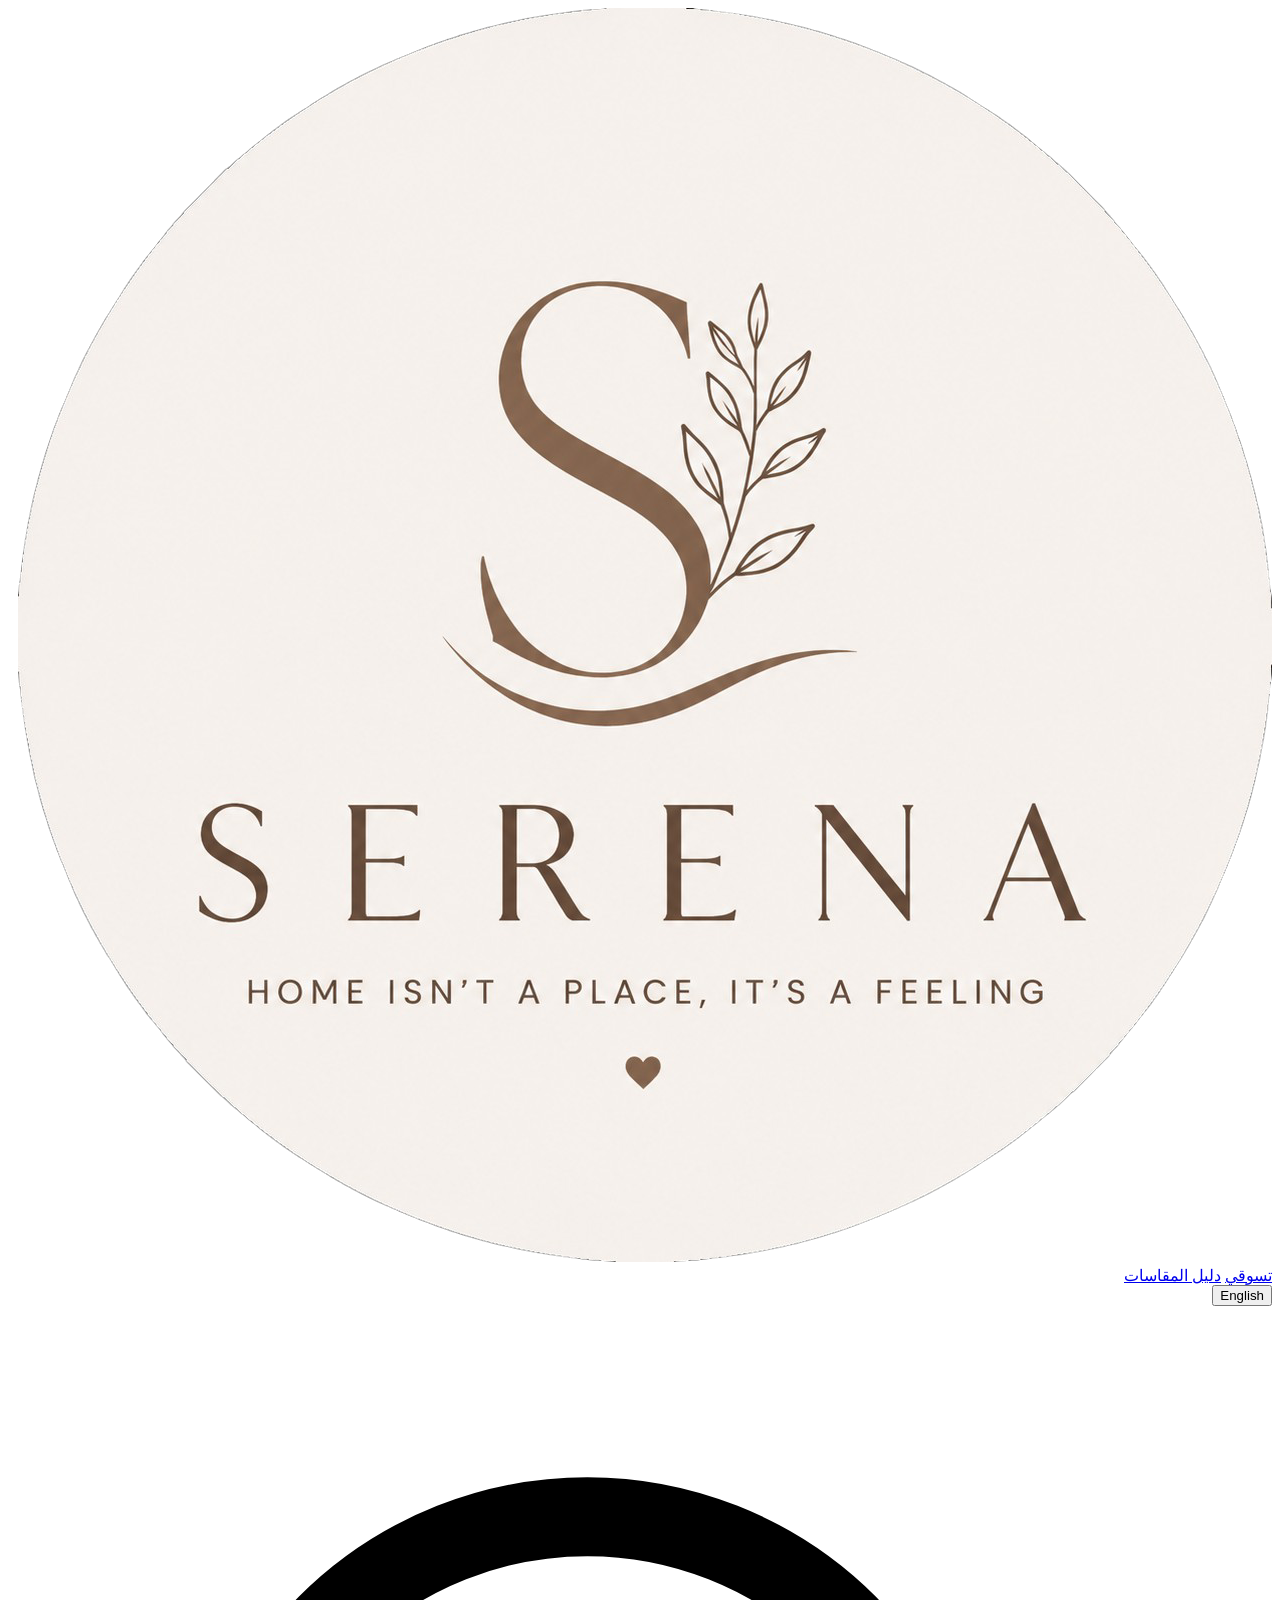
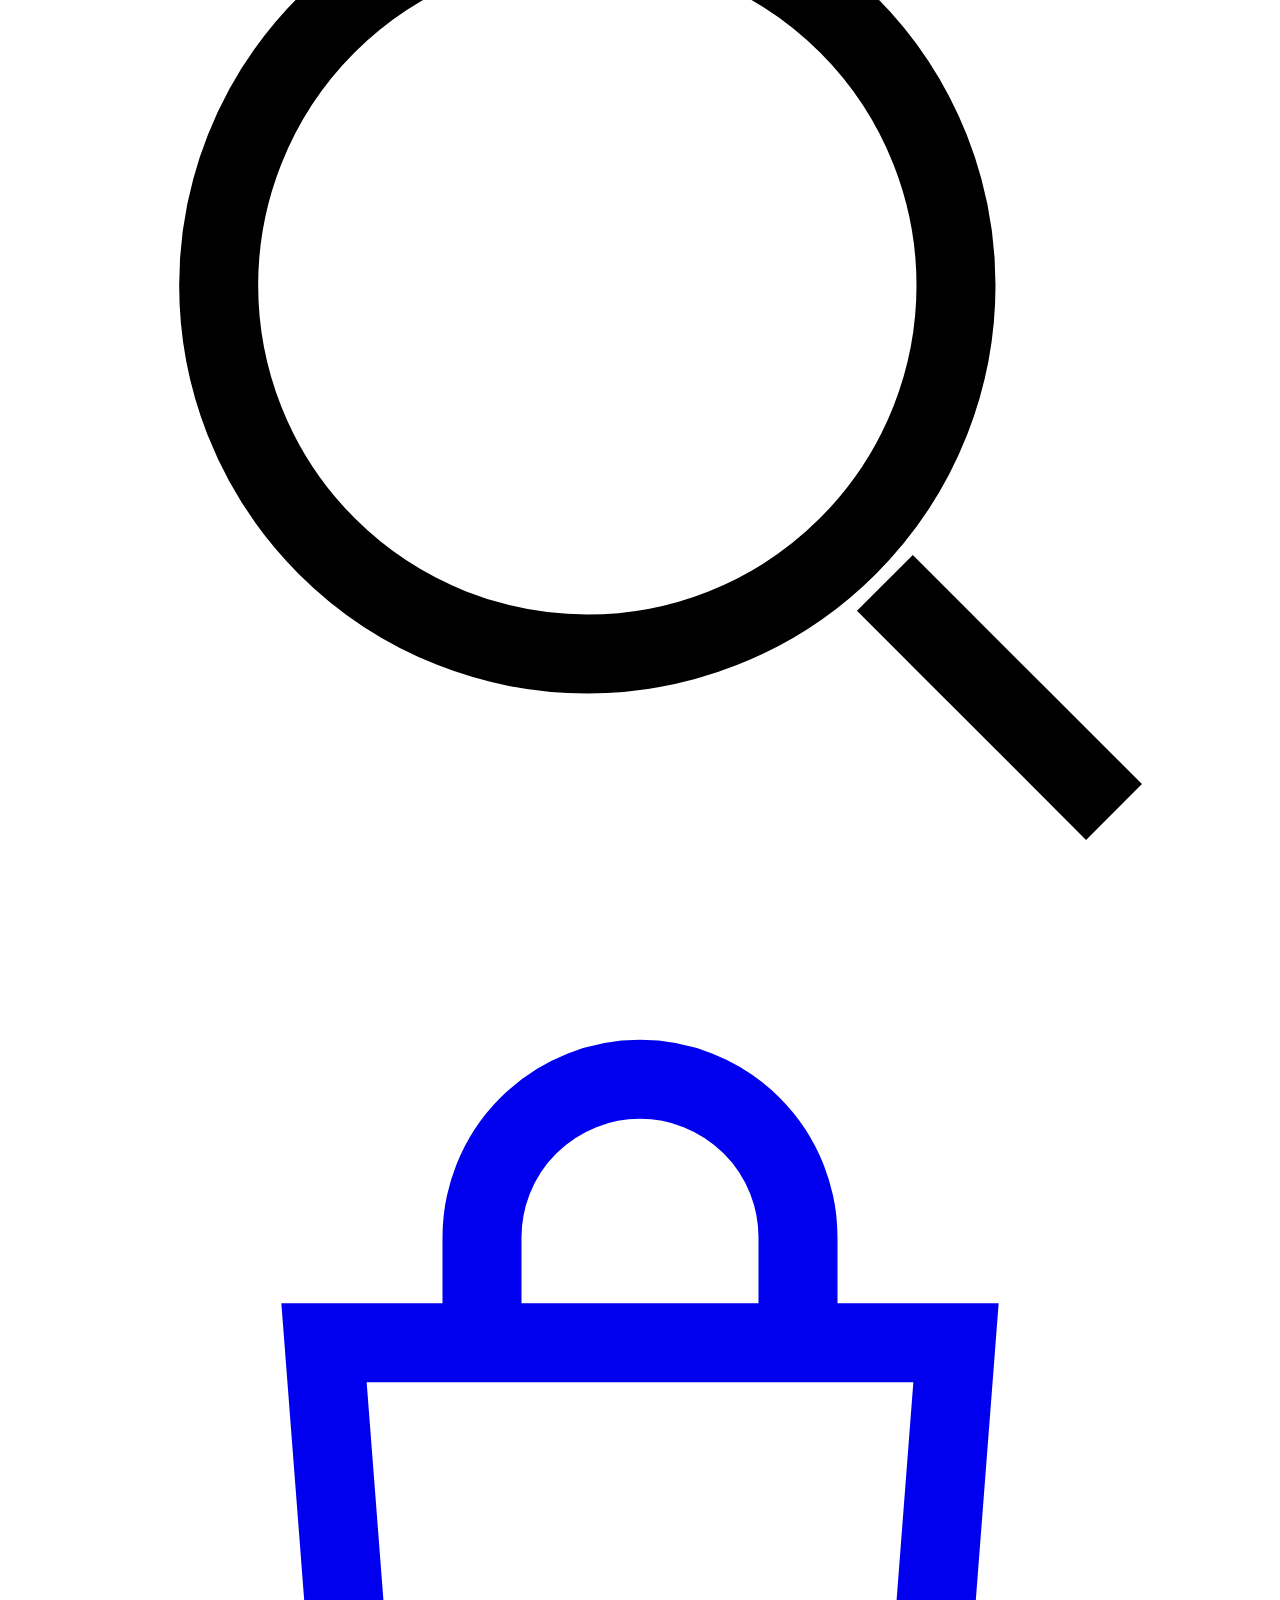
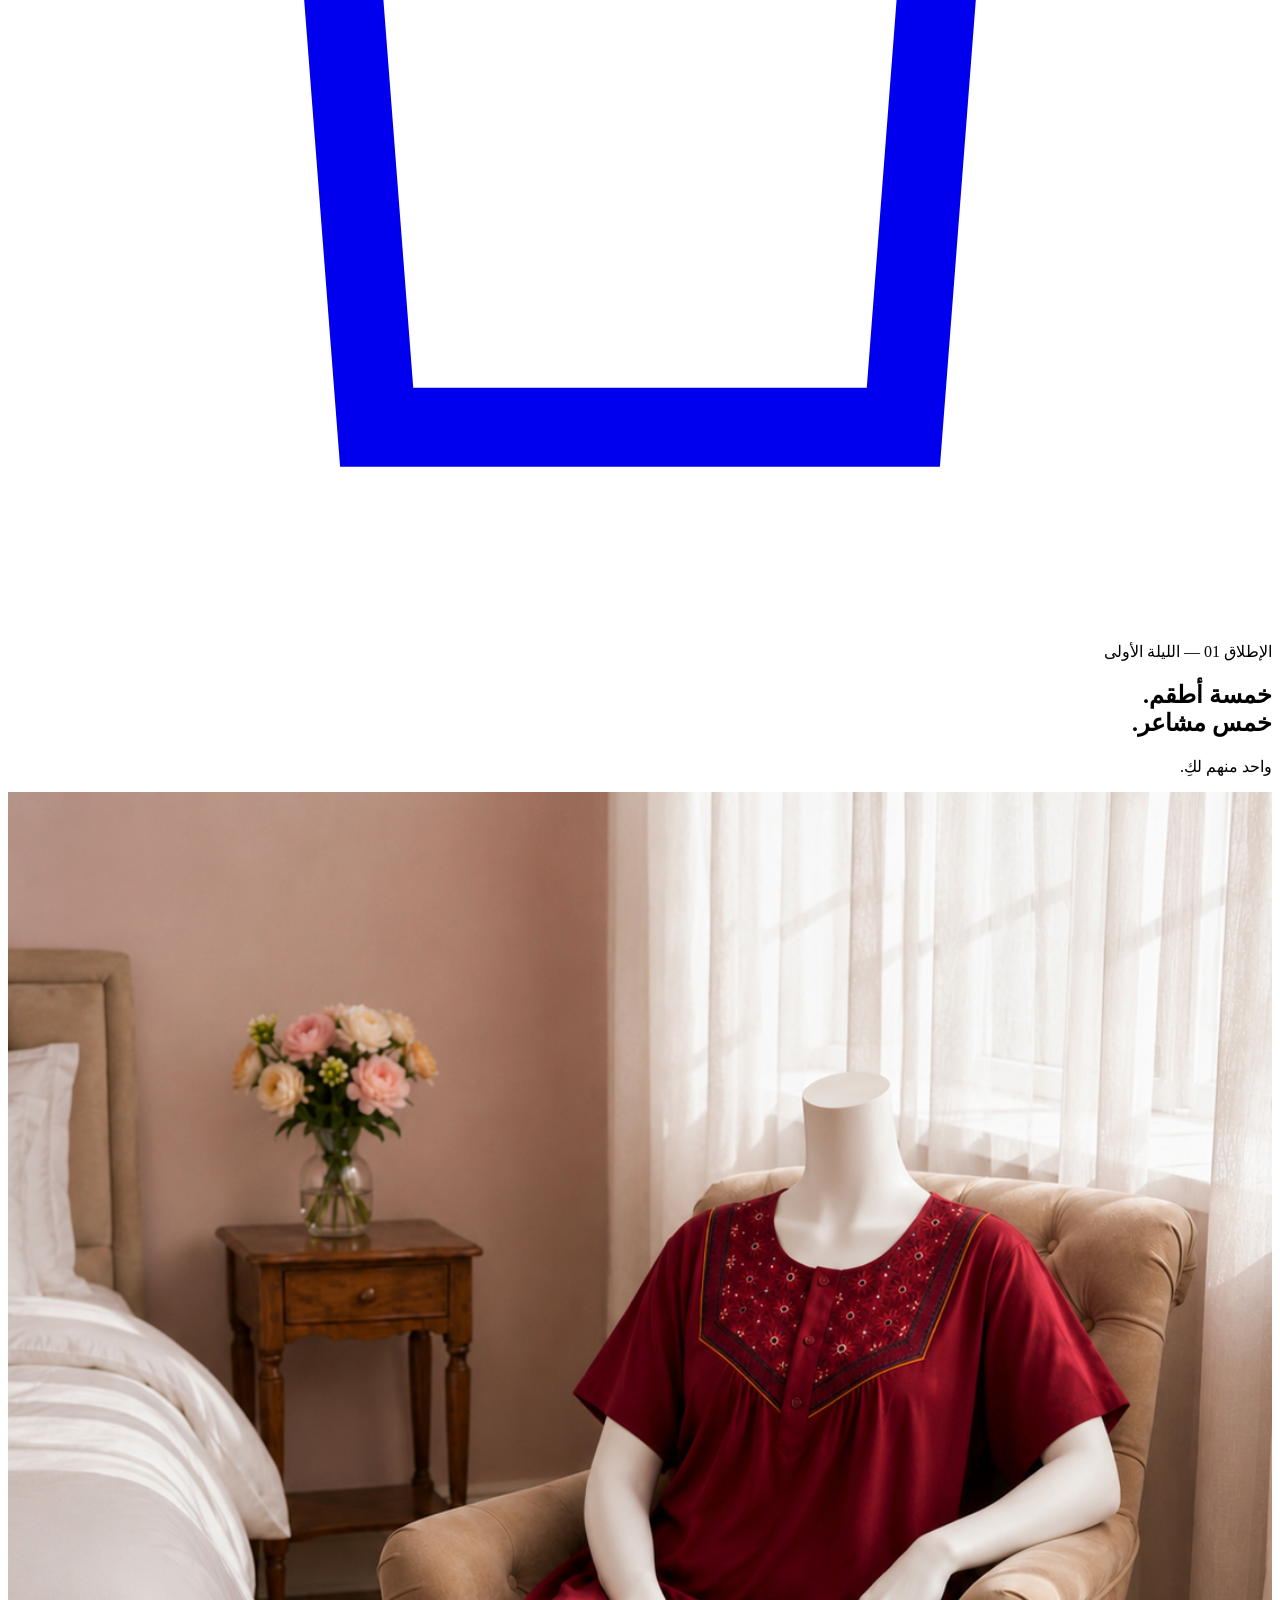
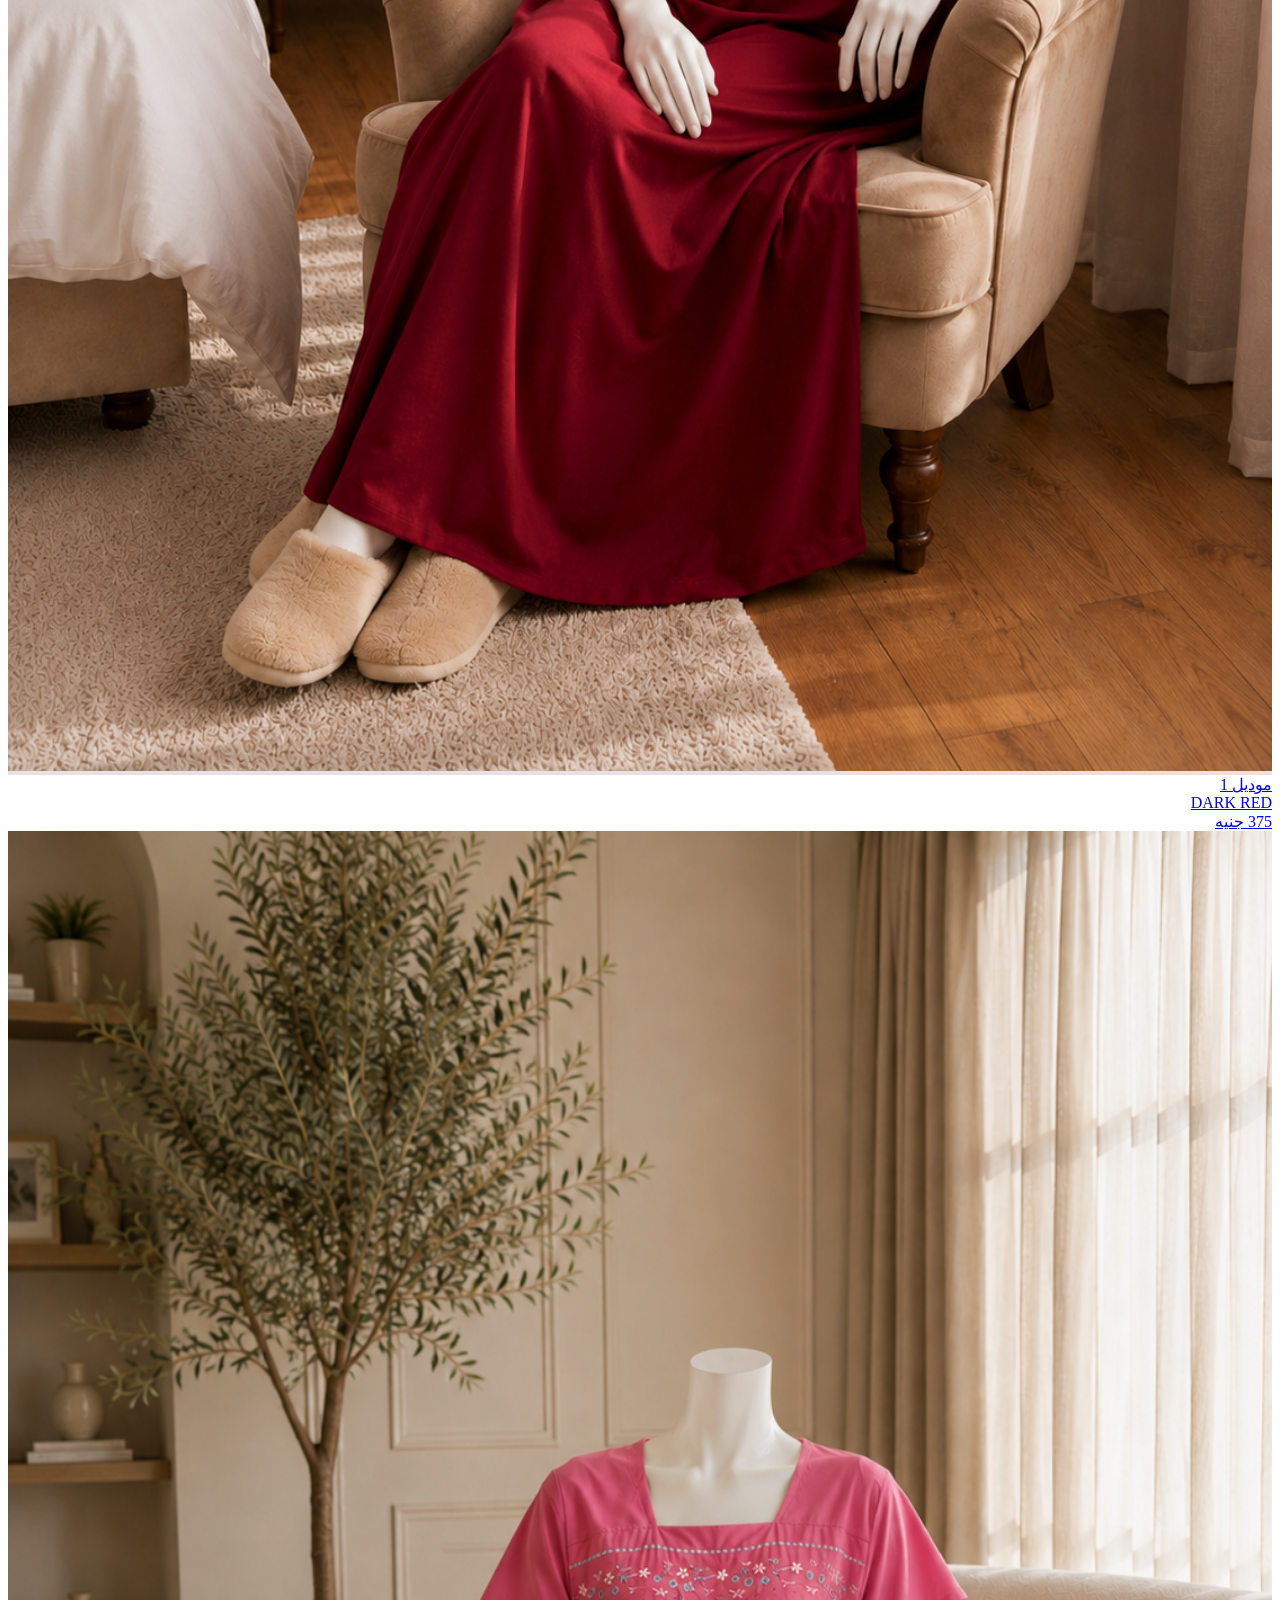
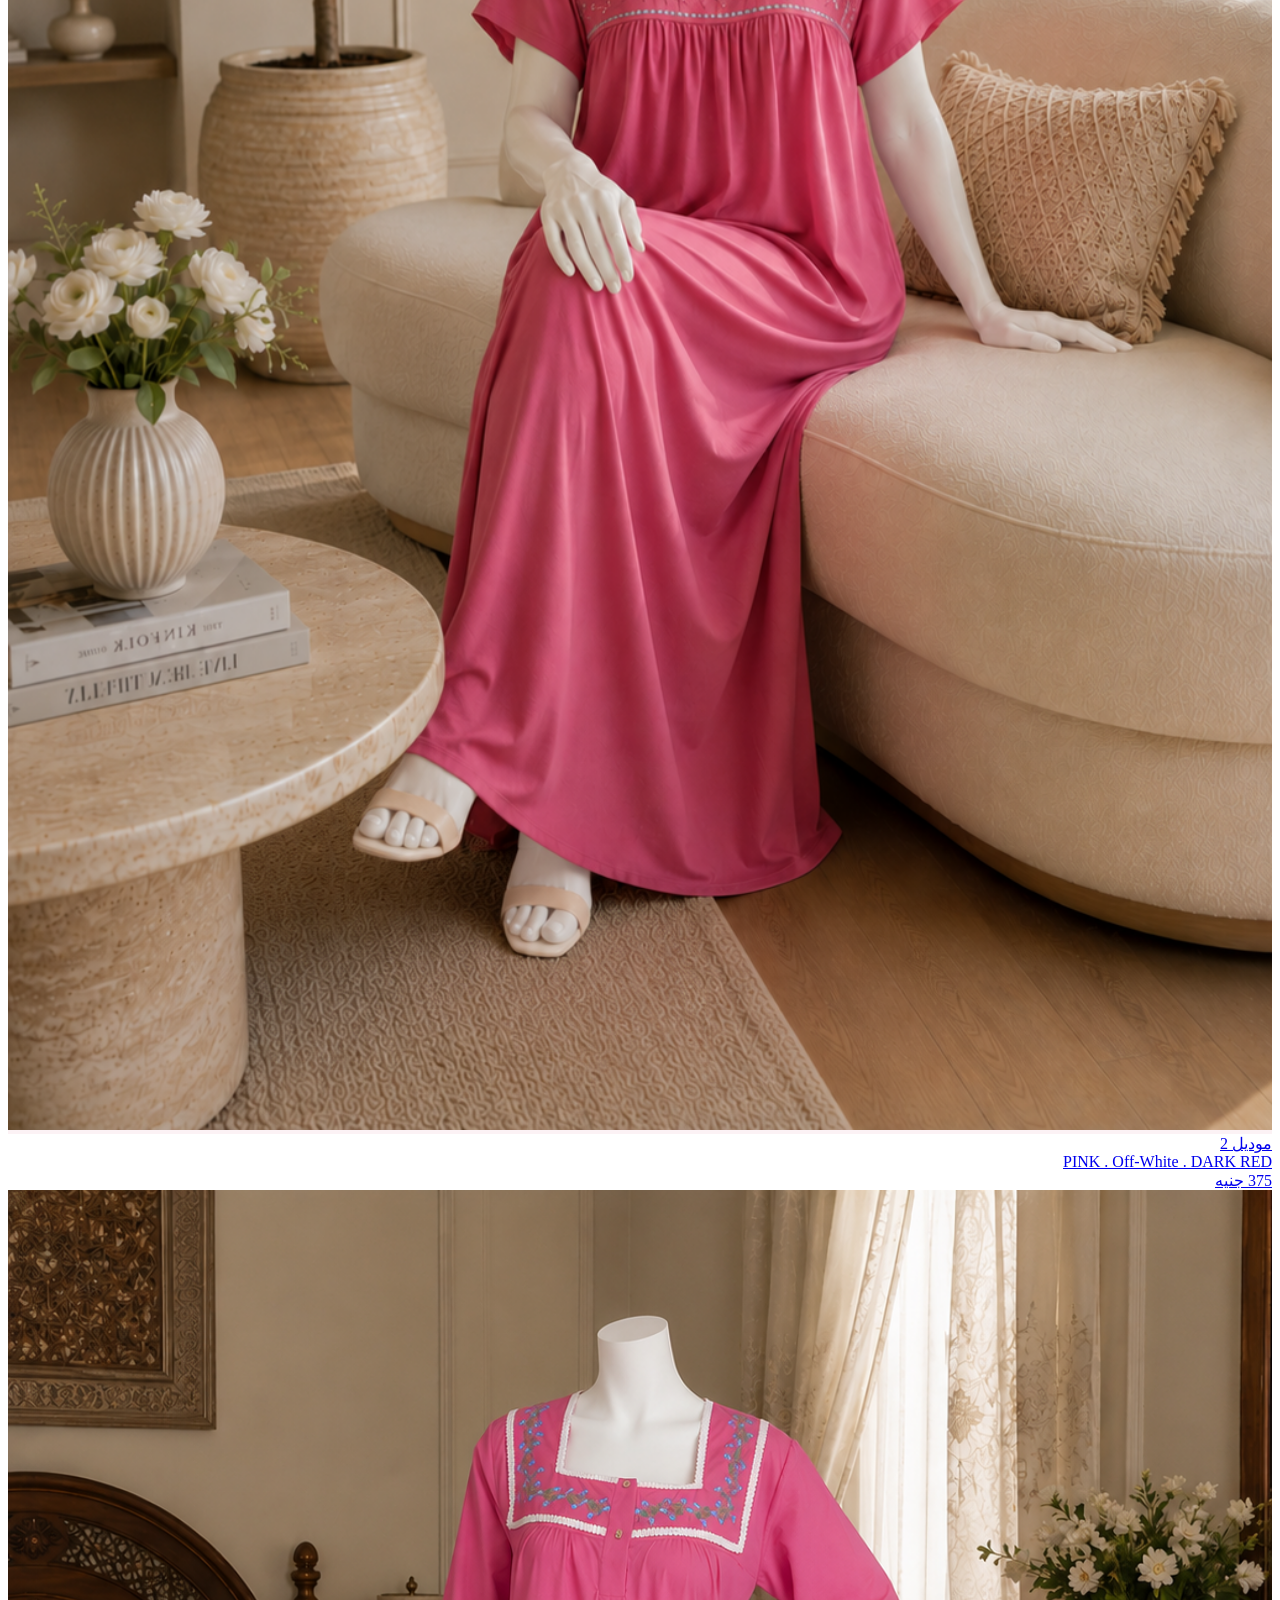
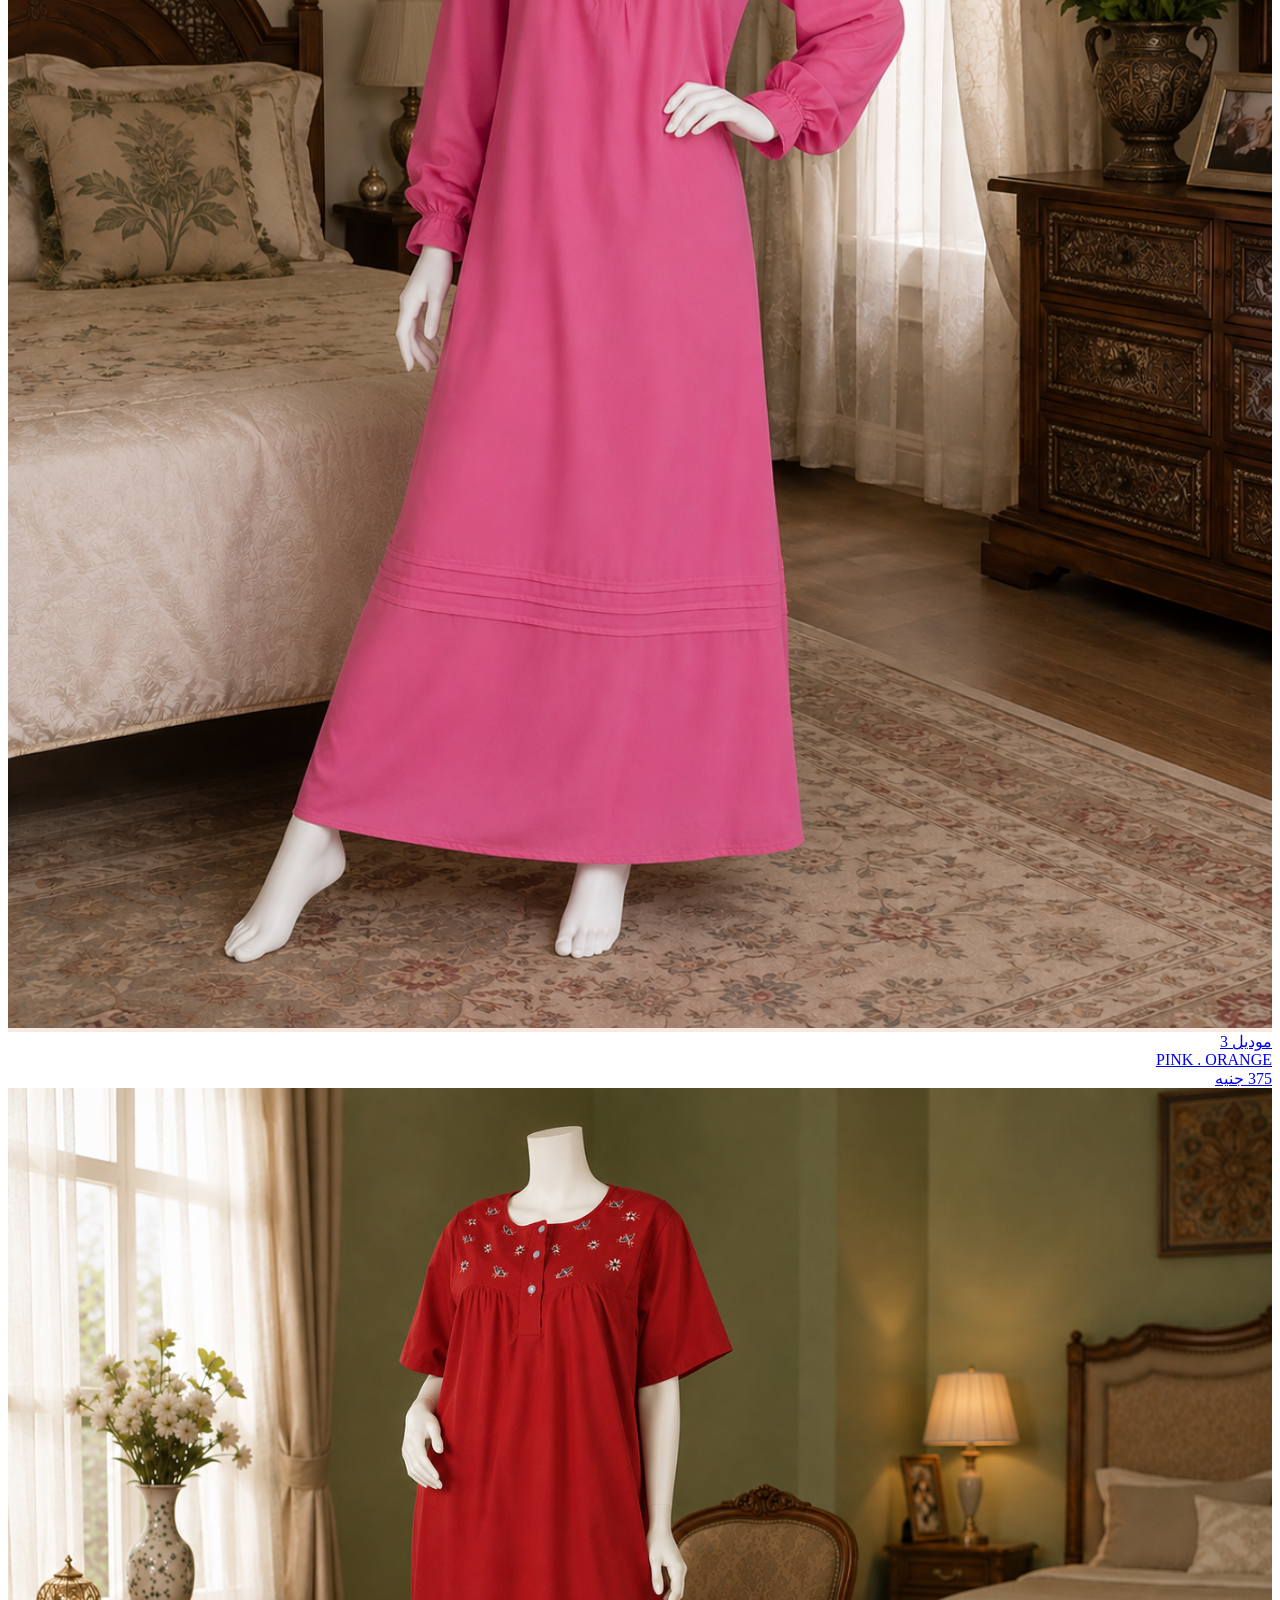
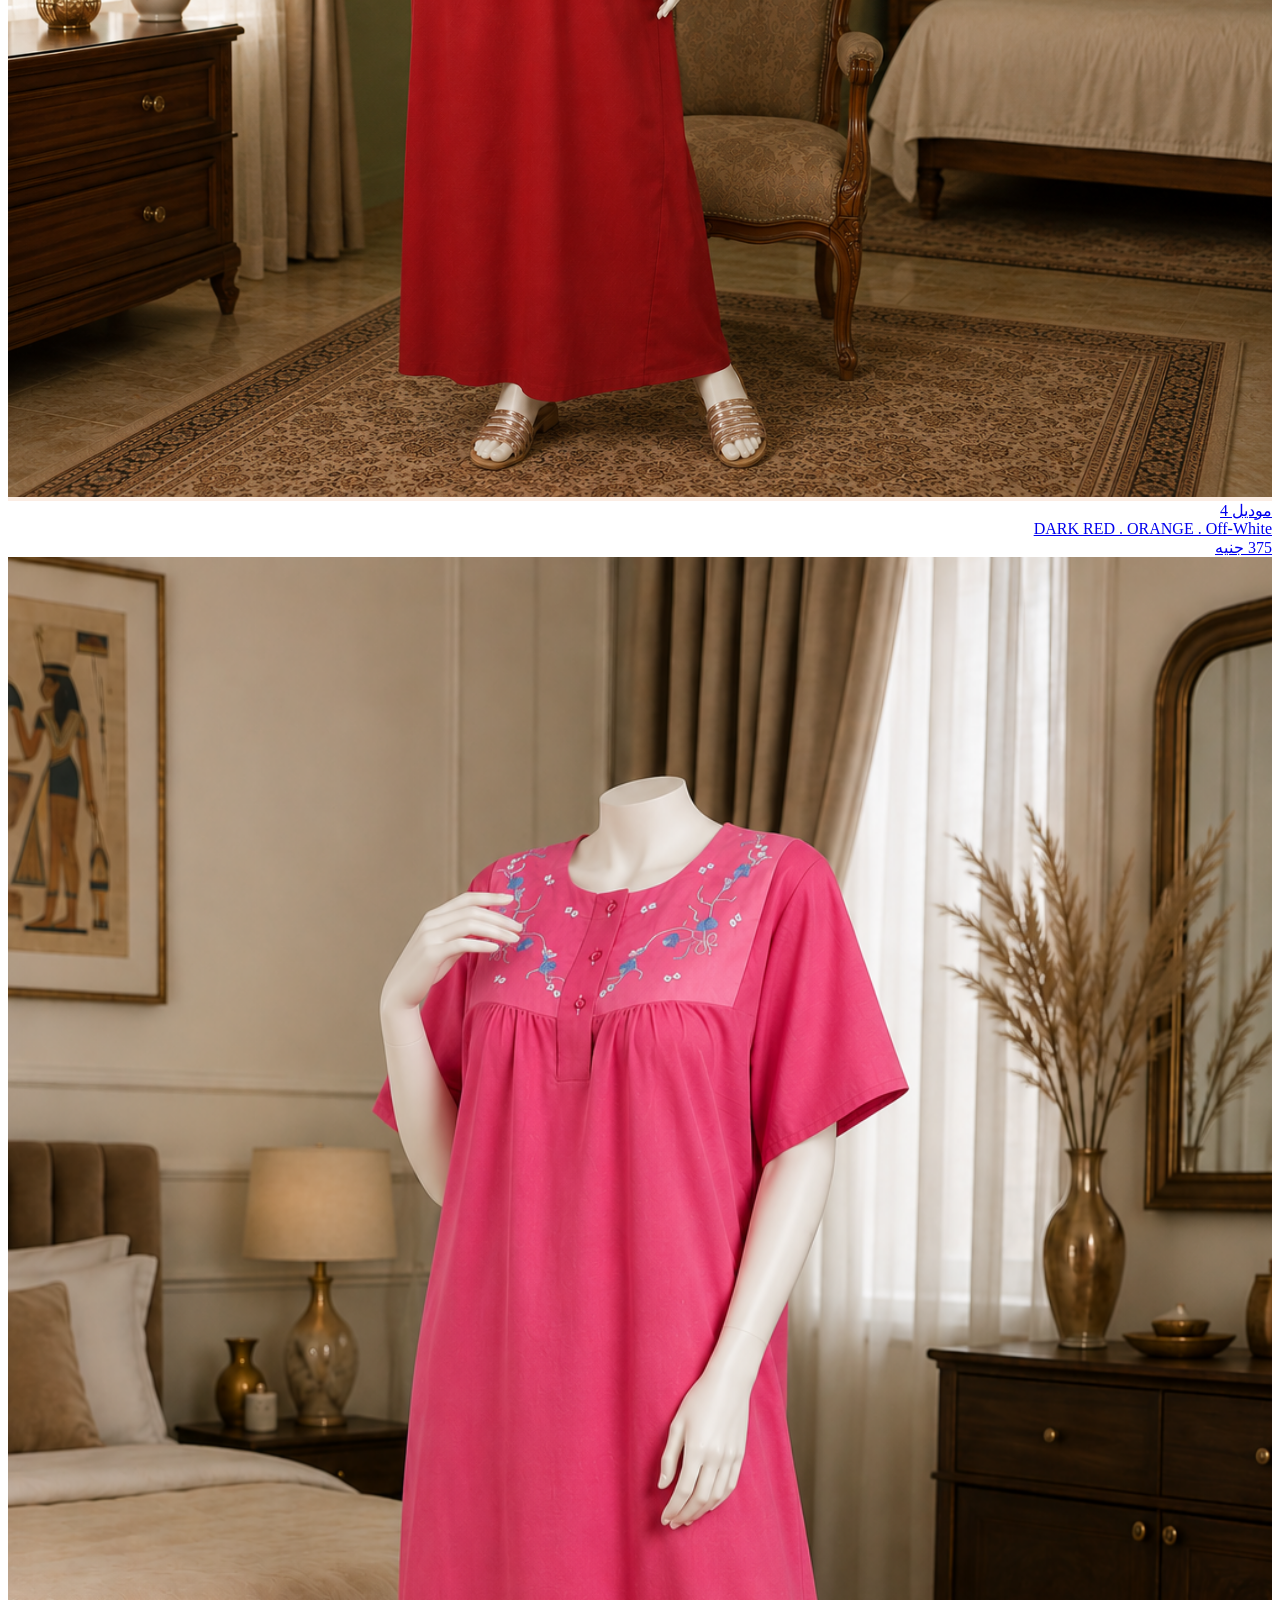
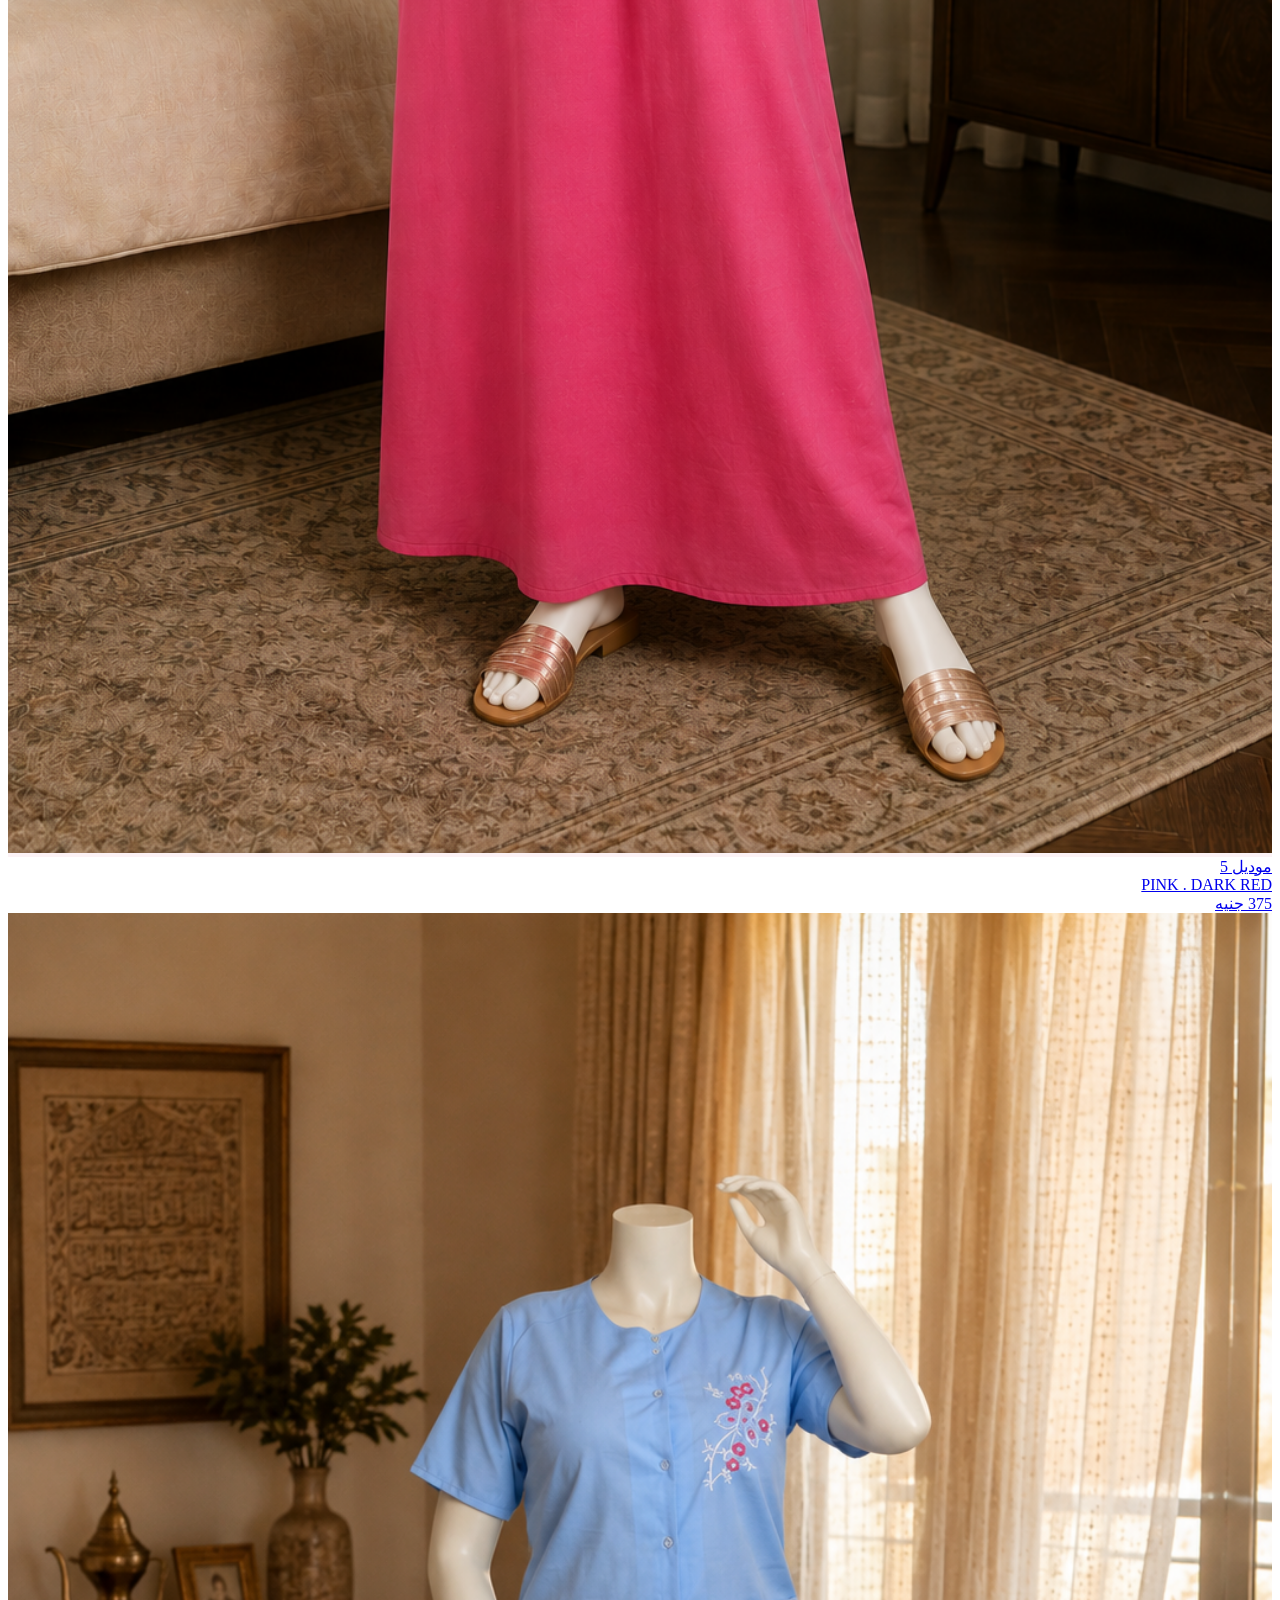
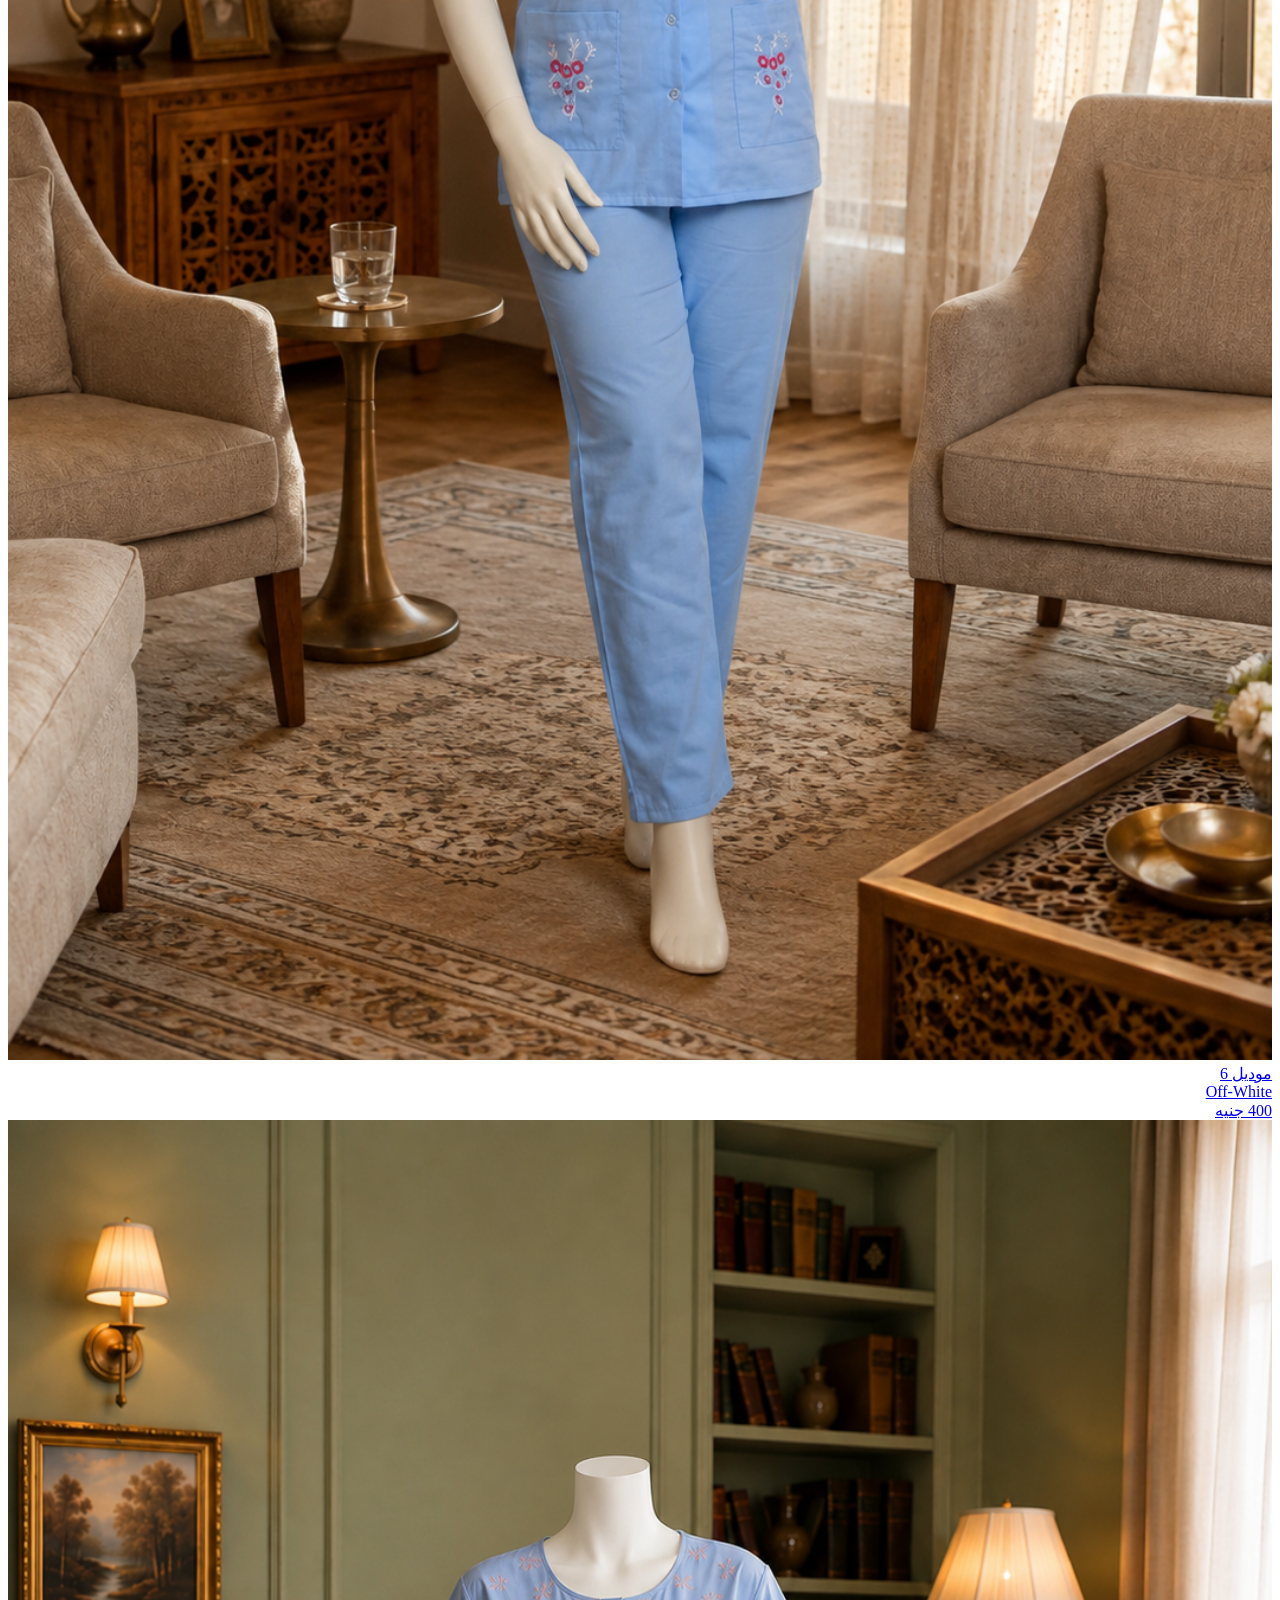
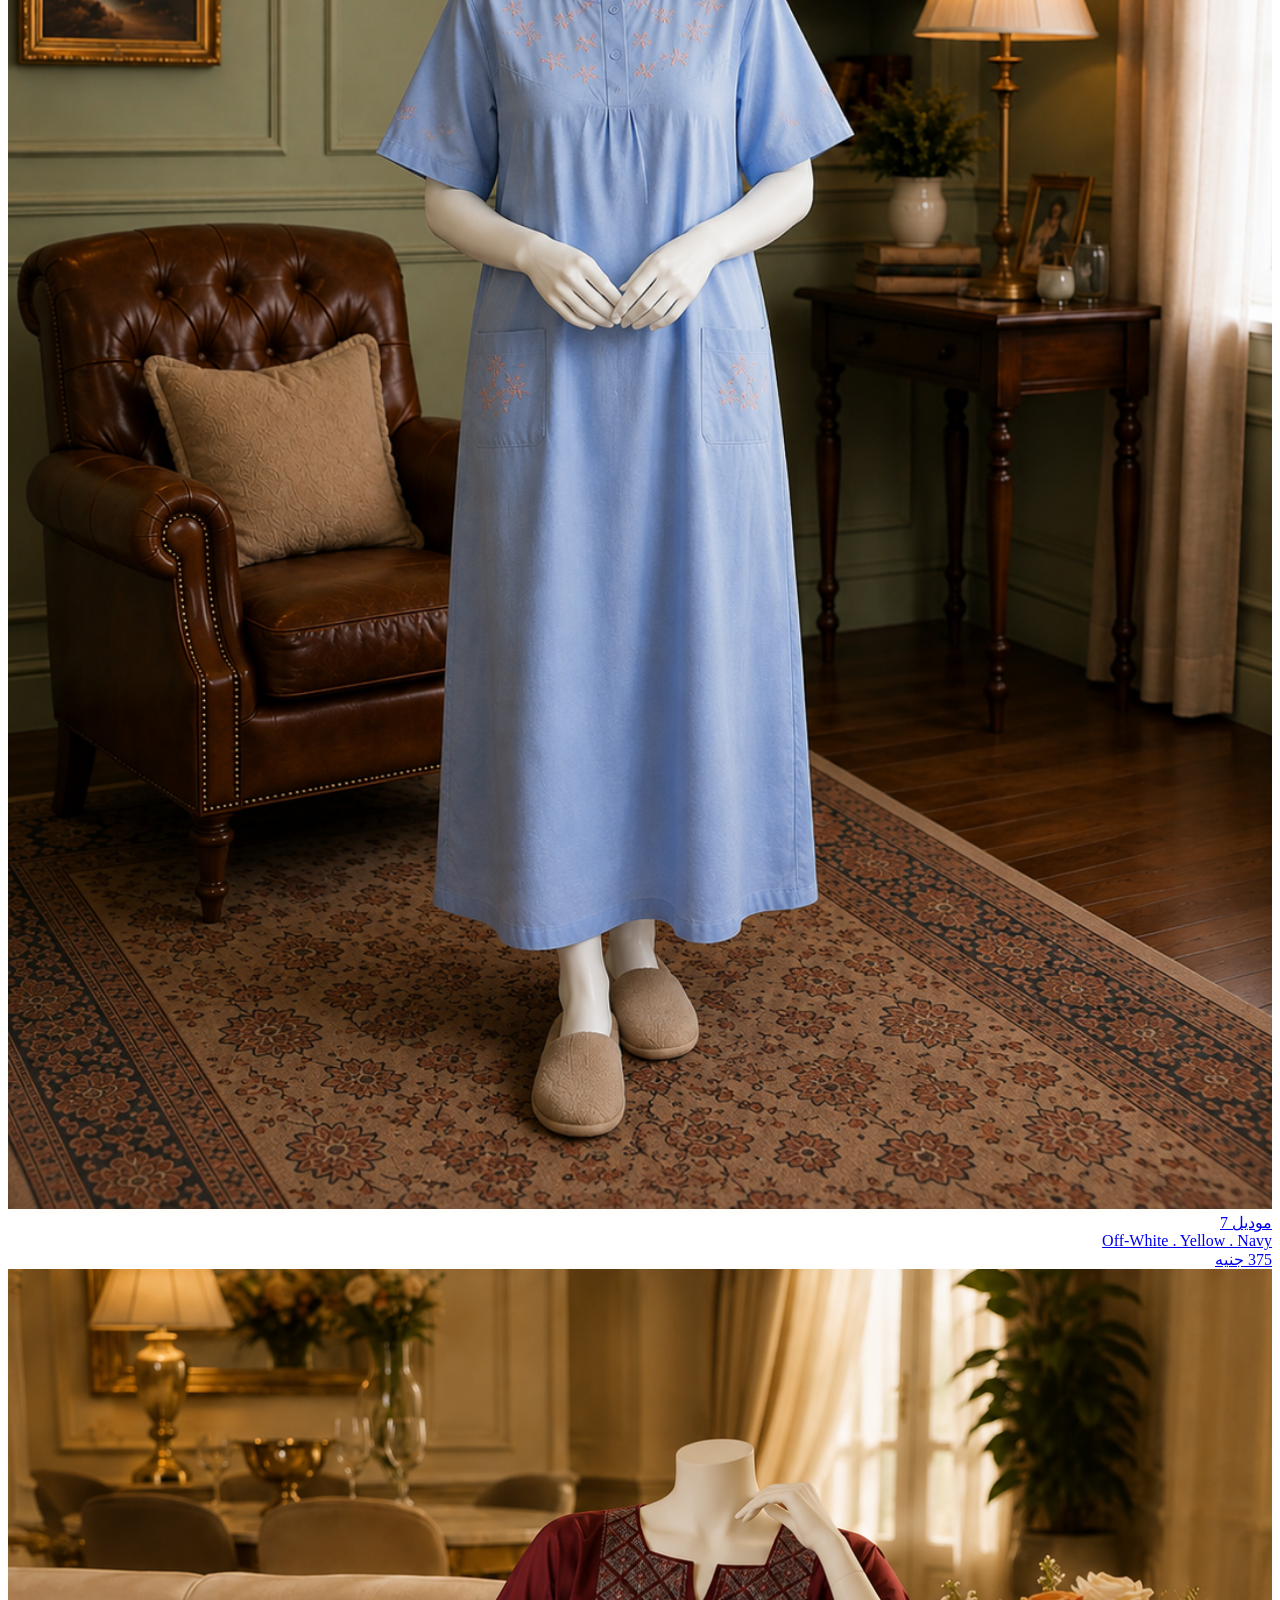
==== commit 3f5a9f86: "تحديث جميع الملفات" ====
--- a/index.html
+++ b/index.html
@@ -59,7 +59,7 @@
           </div>
        <div class="product__name" data-i18n="prod1_name"></div>
 <div class="product__mood"> DARK RED </div>
-<div class="product__price" data-i18n="price_475"></div>
+<div class="product__price" data-i18n="price_375"></div>
         </a>
 
         <a href="product.html?id=model2" class="product fade-up">
@@ -68,7 +68,7 @@
           </div>
           <div class="product__name" data-i18n="prod2_name"></div>
 <div class="product__mood"> PINK . Off-White . DARK RED </div>
-<div class="product__price" data-i18n="price_475"></div>
+<div class="product__price" data-i18n="price_375"></div>
         </a>
 
         <a href="product.html?id=model3" class="product fade-up">
@@ -77,7 +77,7 @@
           </div>
           <div class="product__name" data-i18n="prod3_name"></div>
 <div class="product__mood"> PINK . ORANGE </div>
-<div class="product__price" data-i18n="price_475"></div>
+<div class="product__price" data-i18n="price_375"></div>
         </a>
 
         <a href="product.html?id=model4" class="product fade-up">
@@ -86,7 +86,7 @@
           </div>
           <div class="product__name" data-i18n="prod4_name"></div>
 <div class="product__mood"> DARK RED . ORANGE . Off-White </div>
-<div class="product__price" data-i18n="price_475"></div>
+<div class="product__price" data-i18n="price_375"></div>
         </a>
 
         <a href="product.html?id=model5" class="product fade-up">
@@ -95,16 +95,16 @@
           </div>
          <div class="product__name" data-i18n="prod5_name"></div>
 <div class="product__mood"> PINK . DARK RED </div>
-<div class="product__price" data-i18n="price_475"></div>
+<div class="product__price" data-i18n="price_375"></div>
         </a>
 
         <a href="product.html?id=model6" class="product fade-up">
           <div class="product__media" style="background:#F5ECD722;">
             <img src="images/model6-offwhite-1.jpg" alt="موديل 6" style="width:100%;height:100%;object-fit:cover" onerror="this.style.display='none'">
           </div>
-         <div class="product__name" data-i18n="prod7_name"></div>
+        <div class="product__name" data-i18n="prod6_name"></div>
 <div class="product__mood"> Off-White </div>
-<div class="product__price" data-i18n="price_475"></div>
+<div class="product__price" data-i18n="price_400"></div>
         </a>
 
         <a href="product.html?id=model7" class="product fade-up">
@@ -112,8 +112,8 @@
             <img src="images/model7-offwhite-1.jpg" alt="موديل 7" style="width:100%;height:100%;object-fit:cover" onerror="this.style.display='none'">
           </div>
          <div class="product__name" data-i18n="prod7_name"></div>
-<div class="product__mood"> Off-White </div>
-<div class="product__price" data-i18n="price_475"></div>
+<div class="product__mood"> Off-White . Yellow . Navy </div>
+<div class="product__price" data-i18n="price_375"></div>
         </a>
 
         <a href="product.html?id=model8" class="product fade-up">
@@ -122,7 +122,16 @@
           </div>
         <div class="product__name" data-i18n="prod8_name"></div>
 <div class="product__mood"> DARK RED . Off-White . ORANGE . Navy </div>
-<div class="product__price" data-i18n="price_475"></div>
+<div class="product__price" data-i18n="price_375"></div>
+        </a>
+
+         <a href="product.html?id=model9" class="product fade-up">
+          <div class="product__media" style="background:#FFFFFF22;">
+            <img src="images/model9-white-1.jpg" alt="موديل 9" style="width:100%;height:100%;object-fit:cover" onerror="this.style.display='none'">
+          </div>
+        <div class="product__name" data-i18n="prod9_name"></div>
+<div class="product__mood"> White </div>
+<div class="product__price" data-i18n="price_225"></div>
         </a>
 
       </div>
@@ -154,6 +163,16 @@
                 <path d="M22 12a10 10 0 1 0-11.5 9.9v-7H7.9V12h2.6V9.8c0-2.6 1.5-4 3.9-4 1.1 0 2.3.2 2.3.2v2.5h-1.3c-1.3 0-1.7.8-1.7 1.6V12h2.9l-.5 2.9h-2.4v7A10 10 0 0 0 22 12Z"/>
               </svg>
             </a>
+            <a href="https://wa.me/201037811655" aria-label="WhatsApp" target="_blank">
+        <svg width="16" height="16" viewBox="0 0 24 24" fill="currentColor">
+          <path d="M12 2C6.48 2 2 6.48 2 12c0 1.85.5 3.58 1.36 5.07L2 22l5.07-1.33A9.94 9.94 0 0 0 12 22c5.52 0 10-4.48 10-10S17.52 2 12 2Zm0 18c-1.6 0-3.1-.44-4.38-1.2l-.31-.18-3.01.79.8-2.93-.2-.32A7.94 7.94 0 0 1 4 12c0-4.41 3.59-8 8-8s8 3.59 8 8-3.59 8-8 8Zm4.4-5.6c-.24-.12-1.42-.7-1.64-.78-.22-.08-.38-.12-.54.12-.16.24-.62.78-.76.94-.14.16-.28.18-.52.06-.24-.12-1.01-.37-1.92-1.18-.71-.63-1.19-1.42-1.33-1.66-.14-.24-.02-.37.1-.49.11-.11.24-.28.36-.42.12-.14.16-.24.24-.4.08-.16.04-.3-.02-.42-.06-.12-.54-1.3-.74-1.78-.2-.47-.4-.4-.54-.41h-.46c-.16 0-.42.06-.64.3-.22.24-.84.82-.84 2s.86 2.32.98 2.48c.12.16 1.69 2.58 4.1 3.62.57.25 1.02.4 1.37.51.58.18 1.1.16 1.52.1.46-.07 1.42-.58 1.62-1.14.2-.56.2-1.04.14-1.14-.06-.1-.22-.16-.46-.28Z"/>
+        </svg>
+        <a href="https://www.tiktok.com/@serena..official1?_r=1&_t=ZS-98Av37Vs2h0" aria-label="TikTok" target="_blank">
+        <svg width="16" height="16" viewBox="0 0 24 24" fill="currentColor">
+          <path d="M16.6 5.82c-1.02-.9-1.6-2.16-1.6-3.55h-3.02v13.5c0 1.5-1.22 2.72-2.72 2.72s-2.72-1.22-2.72-2.72 1.22-2.72 2.72-2.72c.3 0 .58.05.85.13v-3.06c-.28-.04-.56-.06-.85-.06-3.16 0-5.72 2.56-5.72 5.72s2.56 5.72 5.72 5.72 5.72-2.56 5.72-5.72V9.4a7.4 7.4 0 0 0 4.6 1.6V8c-1.02 0-1.95-.35-2.68-.94a4.83 4.83 0 0 1-.3-1.24Z"/>
+        </svg>
+      </a>
+      </a>
           </div>
         </div>
         <div class="footer__col">
